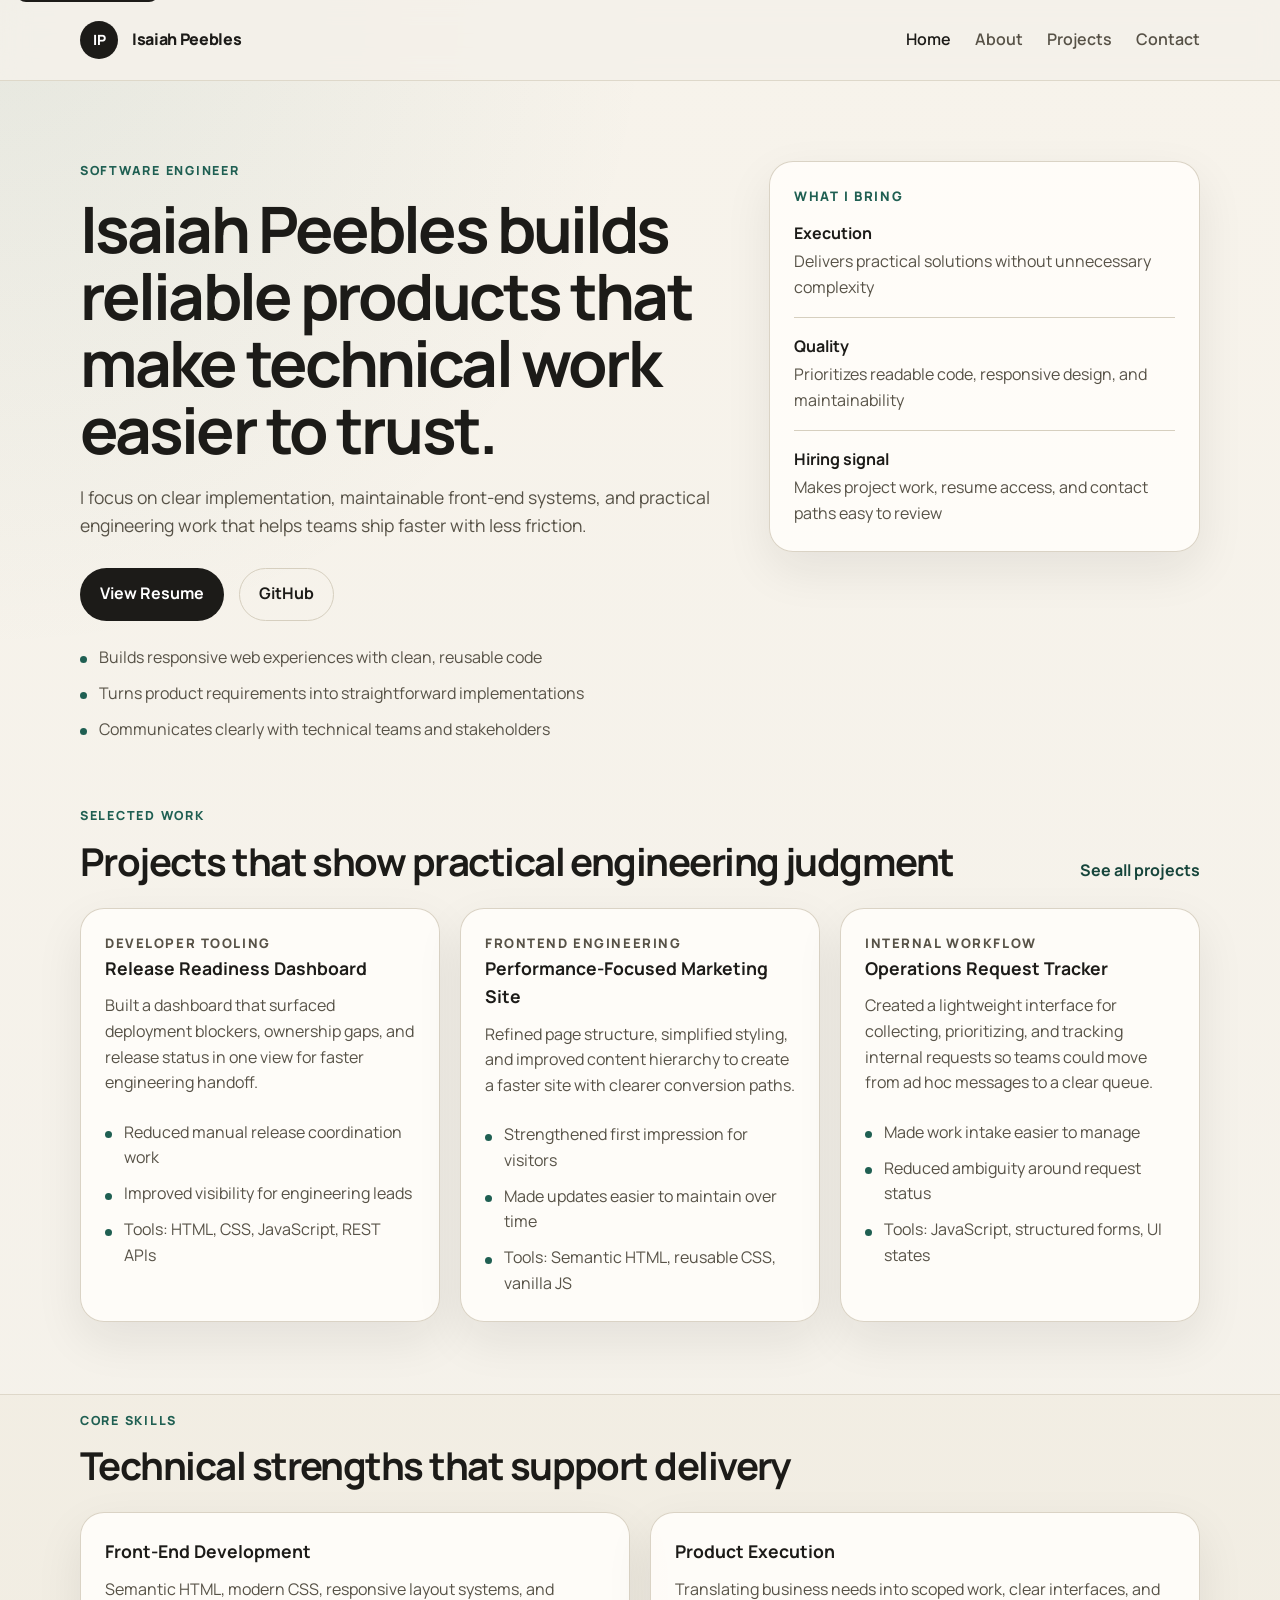
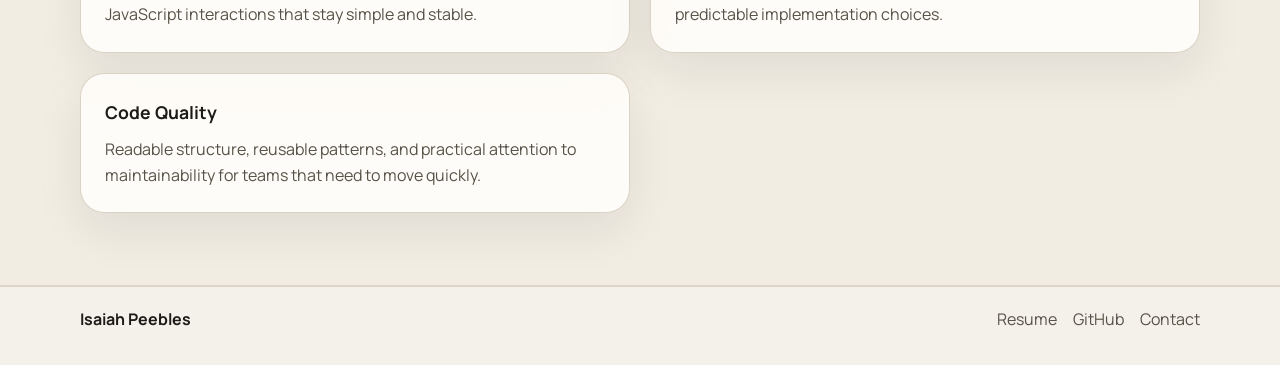
==== index.html @ ed0a2c2c "add initial website structure" ====
<!DOCTYPE html>
<html lang="en">
<head>
  <meta charset="UTF-8">
  <meta name="viewport" content="width=device-width, initial-scale=1.0">
  <meta name="description" content="Isaiah Peebles builds practical software and polished web experiences with a focus on clarity, performance, and maintainability.">
  <title>Isaiah Peebles | Software Engineer</title>
  <link rel="preconnect" href="https://fonts.googleapis.com">
  <link rel="preconnect" href="https://fonts.gstatic.com" crossorigin>
  <link href="https://fonts.googleapis.com/css2?family=Manrope:wght@400;500;600;700;800&display=swap" rel="stylesheet">
  <link rel="stylesheet" href="css/styles.css">
  <script defer src="js/main.js"></script>
</head>
<body data-page="home">
  <a class="skip-link" href="#main">Skip to content</a>
  <header class="site-header">
    <div class="container header-inner">
      <a class="brand" href="index.html" aria-label="Isaiah Peebles home">
        <span class="brand-mark">IP</span>
        <span class="brand-text">Isaiah Peebles</span>
      </a>
      <button class="nav-toggle" type="button" aria-expanded="false" aria-controls="site-nav" aria-label="Open navigation">
        <span></span>
        <span></span>
        <span></span>
      </button>
      <nav class="site-nav" id="site-nav" aria-label="Primary">
        <a href="index.html">Home</a>
        <a href="about.html">About</a>
        <a href="projects.html">Projects</a>
        <a href="contact.html">Contact</a>
      </nav>
    </div>
  </header>

  <main id="main">
    <section class="hero">
      <div class="container hero-grid">
        <div class="hero-copy">
          <p class="eyebrow">Software Engineer</p>
          <h1>Isaiah Peebles builds reliable products that make technical work easier to trust.</h1>
          <p class="hero-text">
            I focus on clear implementation, maintainable front-end systems, and practical engineering work that helps teams ship faster with less friction.
          </p>
          <div class="hero-actions">
            <a class="button button-primary" href="assets/resume.pdf" target="_blank" rel="noopener">View Resume</a>
            <a class="button button-secondary" href="https://github.com/your-github-username" target="_blank" rel="noopener">GitHub</a>
          </div>
          <ul class="hero-points">
            <li>Builds responsive web experiences with clean, reusable code</li>
            <li>Turns product requirements into straightforward implementations</li>
            <li>Communicates clearly with technical teams and stakeholders</li>
          </ul>
        </div>
        <aside class="hero-panel" aria-label="Professional summary">
          <div class="panel-card">
            <p class="panel-label">What I bring</p>
            <ul class="stat-list">
              <li>
                <strong>Execution</strong>
                <span>Delivers practical solutions without unnecessary complexity</span>
              </li>
              <li>
                <strong>Quality</strong>
                <span>Prioritizes readable code, responsive design, and maintainability</span>
              </li>
              <li>
                <strong>Hiring signal</strong>
                <span>Makes project work, resume access, and contact paths easy to review</span>
              </li>
            </ul>
          </div>
        </aside>
      </div>
    </section>

    <section class="section">
      <div class="container section-heading">
        <div>
          <p class="eyebrow">Selected Work</p>
          <h2>Projects that show practical engineering judgment</h2>
        </div>
        <a class="text-link" href="projects.html">See all projects</a>
      </div>
      <div class="container card-grid">
        <article class="card">
          <p class="card-tag">Developer Tooling</p>
          <h3>Release Readiness Dashboard</h3>
          <p>Built a dashboard that surfaced deployment blockers, ownership gaps, and release status in one view for faster engineering handoff.</p>
          <ul class="meta-list">
            <li>Reduced manual release coordination work</li>
            <li>Improved visibility for engineering leads</li>
            <li>Tools: HTML, CSS, JavaScript, REST APIs</li>
          </ul>
        </article>
        <article class="card">
          <p class="card-tag">Frontend Engineering</p>
          <h3>Performance-Focused Marketing Site</h3>
          <p>Refined page structure, simplified styling, and improved content hierarchy to create a faster site with clearer conversion paths.</p>
          <ul class="meta-list">
            <li>Strengthened first impression for visitors</li>
            <li>Made updates easier to maintain over time</li>
            <li>Tools: Semantic HTML, reusable CSS, vanilla JS</li>
          </ul>
        </article>
        <article class="card">
          <p class="card-tag">Internal Workflow</p>
          <h3>Operations Request Tracker</h3>
          <p>Created a lightweight interface for collecting, prioritizing, and tracking internal requests so teams could move from ad hoc messages to a clear queue.</p>
          <ul class="meta-list">
            <li>Made work intake easier to manage</li>
            <li>Reduced ambiguity around request status</li>
            <li>Tools: JavaScript, structured forms, UI states</li>
          </ul>
        </article>
      </div>
    </section>

    <section class="section section-muted">
      <div class="container section-heading">
        <div>
          <p class="eyebrow">Core Skills</p>
          <h2>Technical strengths that support delivery</h2>
        </div>
      </div>
      <div class="container skill-grid">
        <article class="skill-card">
          <h3>Front-End Development</h3>
          <p>Semantic HTML, modern CSS, responsive layout systems, and JavaScript interactions that stay simple and stable.</p>
        </article>
        <article class="skill-card">
          <h3>Product Execution</h3>
          <p>Translating business needs into scoped work, clear interfaces, and predictable implementation choices.</p>
        </article>
        <article class="skill-card">
          <h3>Code Quality</h3>
          <p>Readable structure, reusable patterns, and practical attention to maintainability for teams that need to move quickly.</p>
        </article>
      </div>
    </section>
  </main>

  <footer class="site-footer">
    <div class="container footer-inner">
      <p>Isaiah Peebles</p>
      <div class="footer-links">
        <a href="assets/resume.pdf" target="_blank" rel="noopener">Resume</a>
        <a href="https://github.com/your-github-username" target="_blank" rel="noopener">GitHub</a>
        <a href="contact.html">Contact</a>
      </div>
    </div>
  </footer>
</body>
</html>
---- css/styles.css ----
:root {
  --bg: #f4f1ea;
  --surface: #fffdfa;
  --surface-strong: #ffffff;
  --surface-muted: #ece6da;
  --text: #1c1b18;
  --text-soft: #575247;
  --line: #d6cfbf;
  --accent: #1f5f52;
  --accent-strong: #16453b;
  --accent-soft: #e0efe9;
  --shadow: 0 18px 48px rgba(28, 27, 24, 0.08);
  --radius-lg: 24px;
  --radius-md: 16px;
  --radius-sm: 10px;
  --container: 1120px;
}

*,
*::before,
*::after {
  box-sizing: border-box;
}

html {
  scroll-behavior: smooth;
}

body {
  margin: 0;
  font-family: "Manrope", sans-serif;
  background:
    radial-gradient(circle at top left, rgba(31, 95, 82, 0.08), transparent 28%),
    linear-gradient(180deg, #f7f3eb 0%, #f4f1ea 100%);
  color: var(--text);
  line-height: 1.6;
}

img {
  max-width: 100%;
  display: block;
}

a {
  color: inherit;
  text-decoration: none;
}

button,
input,
textarea {
  font: inherit;
}

.skip-link {
  position: absolute;
  left: 1rem;
  top: -3rem;
  background: var(--text);
  color: #fff;
  padding: 0.75rem 1rem;
  border-radius: var(--radius-sm);
  z-index: 100;
}

.skip-link:focus {
  top: 1rem;
}

.container {
  width: min(calc(100% - 2rem), var(--container));
  margin: 0 auto;
}

.narrow {
  max-width: 760px;
}

.site-header {
  position: sticky;
  top: 0;
  z-index: 20;
  backdrop-filter: blur(14px);
  background: rgba(244, 241, 234, 0.88);
  border-bottom: 1px solid rgba(214, 207, 191, 0.75);
}

.header-inner {
  display: flex;
  align-items: center;
  justify-content: space-between;
  min-height: 80px;
  gap: 1rem;
}

.brand {
  display: inline-flex;
  align-items: center;
  gap: 0.85rem;
  font-weight: 800;
  letter-spacing: -0.02em;
}

.brand-mark {
  display: inline-grid;
  place-items: center;
  width: 2.4rem;
  height: 2.4rem;
  border-radius: 50%;
  background: var(--text);
  color: #fff;
  font-size: 0.88rem;
}

.brand-text {
  font-size: 1rem;
}

.site-nav {
  display: flex;
  align-items: center;
  gap: 1.5rem;
}

.site-nav a {
  color: var(--text-soft);
  font-weight: 600;
}

.site-nav a:hover,
.site-nav a:focus-visible,
.site-nav a.is-active {
  color: var(--text);
}

.nav-toggle {
  display: none;
  width: 3rem;
  height: 3rem;
  border: 1px solid var(--line);
  border-radius: 50%;
  background: var(--surface);
  padding: 0.7rem;
  cursor: pointer;
}

.nav-toggle span {
  display: block;
  width: 100%;
  height: 2px;
  margin: 0.22rem 0;
  background: var(--text);
}

.hero,
.page-hero {
  padding: 5rem 0 3rem;
}

.hero-grid {
  display: grid;
  grid-template-columns: minmax(0, 1.45fr) minmax(280px, 0.95fr);
  gap: 2rem;
  align-items: stretch;
}

.hero-copy h1,
.page-hero h1 {
  margin: 0;
  font-size: clamp(2.3rem, 5vw, 4.6rem);
  line-height: 1.05;
  letter-spacing: -0.045em;
}

.hero-text,
.lead {
  margin: 1.25rem 0 0;
  font-size: 1.1rem;
  color: var(--text-soft);
  max-width: 64ch;
}

.eyebrow {
  margin: 0 0 0.85rem;
  text-transform: uppercase;
  letter-spacing: 0.14em;
  font-size: 0.78rem;
  font-weight: 800;
  color: var(--accent);
}

.hero-actions,
.callout-actions {
  display: flex;
  flex-wrap: wrap;
  gap: 0.9rem;
  margin-top: 1.75rem;
}

.button {
  display: inline-flex;
  align-items: center;
  justify-content: center;
  min-height: 3rem;
  padding: 0.8rem 1.2rem;
  border-radius: 999px;
  border: 1px solid transparent;
  font-weight: 700;
  transition: transform 0.18s ease, background-color 0.18s ease, border-color 0.18s ease;
}

.button:hover,
.button:focus-visible {
  transform: translateY(-1px);
}

.button-primary {
  background: var(--text);
  color: #fff;
}

.button-primary:hover,
.button-primary:focus-visible {
  background: #0d0d0b;
}

.button-secondary {
  background: transparent;
  border-color: var(--line);
  color: var(--text);
}

.button-secondary:hover,
.button-secondary:focus-visible {
  background: rgba(255, 255, 255, 0.55);
}

.hero-points,
.meta-list,
.detail-list,
.contact-list {
  margin: 1.5rem 0 0;
  padding: 0;
  list-style: none;
}

.hero-points li,
.meta-list li,
.detail-list li {
  position: relative;
  padding-left: 1.2rem;
  color: var(--text-soft);
}

.hero-points li + li,
.meta-list li + li,
.detail-list li + li {
  margin-top: 0.65rem;
}

.hero-points li::before,
.meta-list li::before,
.detail-list li::before {
  content: "";
  position: absolute;
  left: 0;
  top: 0.7rem;
  width: 0.45rem;
  height: 0.45rem;
  border-radius: 50%;
  background: var(--accent);
}

.panel-card,
.card,
.skill-card,
.content-block,
.project-card,
.contact-card,
.callout {
  background: rgba(255, 253, 250, 0.9);
  border: 1px solid rgba(214, 207, 191, 0.9);
  border-radius: var(--radius-lg);
  box-shadow: var(--shadow);
}

.panel-card,
.content-block,
.contact-card {
  padding: 1.5rem;
}

.panel-label,
.card-tag {
  margin: 0 0 0.85rem;
  font-size: 0.82rem;
  font-weight: 800;
  color: var(--accent);
  text-transform: uppercase;
  letter-spacing: 0.12em;
}

.stat-list {
  list-style: none;
  margin: 0;
  padding: 0;
}

.stat-list li + li {
  margin-top: 1rem;
  padding-top: 1rem;
  border-top: 1px solid var(--line);
}

.stat-list strong,
.contact-list span {
  display: block;
  margin-bottom: 0.2rem;
}

.stat-list span,
.contact-list a,
.form-note {
  color: var(--text-soft);
}

.section {
  padding: 1rem 0 4.5rem;
}

.section-muted {
  background: rgba(236, 230, 218, 0.42);
  border-top: 1px solid rgba(214, 207, 191, 0.7);
  border-bottom: 1px solid rgba(214, 207, 191, 0.7);
}

.section-heading {
  display: flex;
  align-items: end;
  justify-content: space-between;
  gap: 1rem;
  margin-bottom: 1.5rem;
}

.section-heading h2,
.content-block h2,
.contact-card h2,
.project-head h2,
.callout h2 {
  margin: 0;
  font-size: clamp(1.6rem, 3vw, 2.4rem);
  line-height: 1.15;
  letter-spacing: -0.04em;
}

.text-link {
  font-weight: 700;
  color: var(--accent-strong);
}

.card-grid,
.skill-grid,
.two-column,
.contact-grid {
  display: grid;
  gap: 1.25rem;
}

.card-grid {
  grid-template-columns: repeat(3, minmax(0, 1fr));
}

.skill-grid,
.two-column,
.contact-grid {
  grid-template-columns: repeat(2, minmax(0, 1fr));
}

.card,
.skill-card {
  padding: 1.5rem;
}

.card h3,
.skill-card h3,
.project-grid h3 {
  margin: 0 0 0.7rem;
  font-size: 1.1rem;
}

.card p,
.skill-card p,
.project-grid p,
.content-block p,
.callout p {
  margin: 0;
  color: var(--text-soft);
}

.chip-list {
  display: flex;
  flex-wrap: wrap;
  gap: 0.65rem;
  list-style: none;
  padding: 0;
  margin: 1rem 0 0;
}

.chip-list li {
  padding: 0.65rem 0.9rem;
  border-radius: 999px;
  background: var(--accent-soft);
  color: var(--accent-strong);
  font-weight: 700;
  font-size: 0.95rem;
}

.callout {
  display: flex;
  align-items: center;
  justify-content: space-between;
  gap: 1.5rem;
  padding: 2rem;
}

.project-list {
  display: grid;
  gap: 1.5rem;
}

.project-card {
  padding: 1.75rem;
}

.project-head {
  margin-bottom: 1.25rem;
}

.project-grid {
  display: grid;
  grid-template-columns: repeat(2, minmax(0, 1fr));
  gap: 1.25rem;
}

.project-grid div {
  padding: 1.1rem;
  border-radius: var(--radius-md);
  background: rgba(255, 255, 255, 0.72);
  border: 1px solid rgba(214, 207, 191, 0.8);
}

.contact-list li + li {
  margin-top: 1rem;
}

.contact-form {
  display: grid;
  gap: 0.85rem;
  margin-top: 1rem;
}

.contact-form label {
  font-weight: 700;
}

.contact-form input,
.contact-form textarea {
  width: 100%;
  padding: 0.85rem 1rem;
  border-radius: 14px;
  border: 1px solid var(--line);
  background: var(--surface-strong);
  color: var(--text);
}

.contact-form input:focus,
.contact-form textarea:focus {
  outline: 2px solid rgba(31, 95, 82, 0.22);
  border-color: var(--accent);
}

.site-footer {
  border-top: 1px solid rgba(214, 207, 191, 0.85);
  padding: 1.25rem 0 2rem;
}

.footer-inner {
  display: flex;
  align-items: center;
  justify-content: space-between;
  gap: 1rem;
}

.footer-inner p {
  margin: 0;
  font-weight: 700;
}

.footer-links {
  display: flex;
  flex-wrap: wrap;
  gap: 1rem;
  color: var(--text-soft);
}

@media (max-width: 900px) {
  .hero-grid,
  .card-grid,
  .skill-grid,
  .two-column,
  .project-grid,
  .contact-grid,
  .callout {
    grid-template-columns: 1fr;
  }

  .callout {
    display: grid;
  }
}

@media (max-width: 760px) {
  .nav-toggle {
    display: inline-block;
  }

  .site-nav {
    position: absolute;
    left: 1rem;
    right: 1rem;
    top: calc(100% + 0.75rem);
    display: none;
    flex-direction: column;
    align-items: flex-start;
    padding: 1rem;
    background: rgba(255, 253, 250, 0.98);
    border: 1px solid var(--line);
    border-radius: var(--radius-md);
    box-shadow: var(--shadow);
  }

  .site-nav.is-open {
    display: flex;
  }

  .section-heading,
  .footer-inner {
    align-items: flex-start;
    flex-direction: column;
  }

  .hero,
  .page-hero {
    padding-top: 3.75rem;
  }
}

@media (max-width: 520px) {
  .container {
    width: min(calc(100% - 1.25rem), var(--container));
  }

  .panel-card,
  .card,
  .skill-card,
  .content-block,
  .project-card,
  .contact-card,
  .callout {
    padding: 1.2rem;
    border-radius: 20px;
  }
}
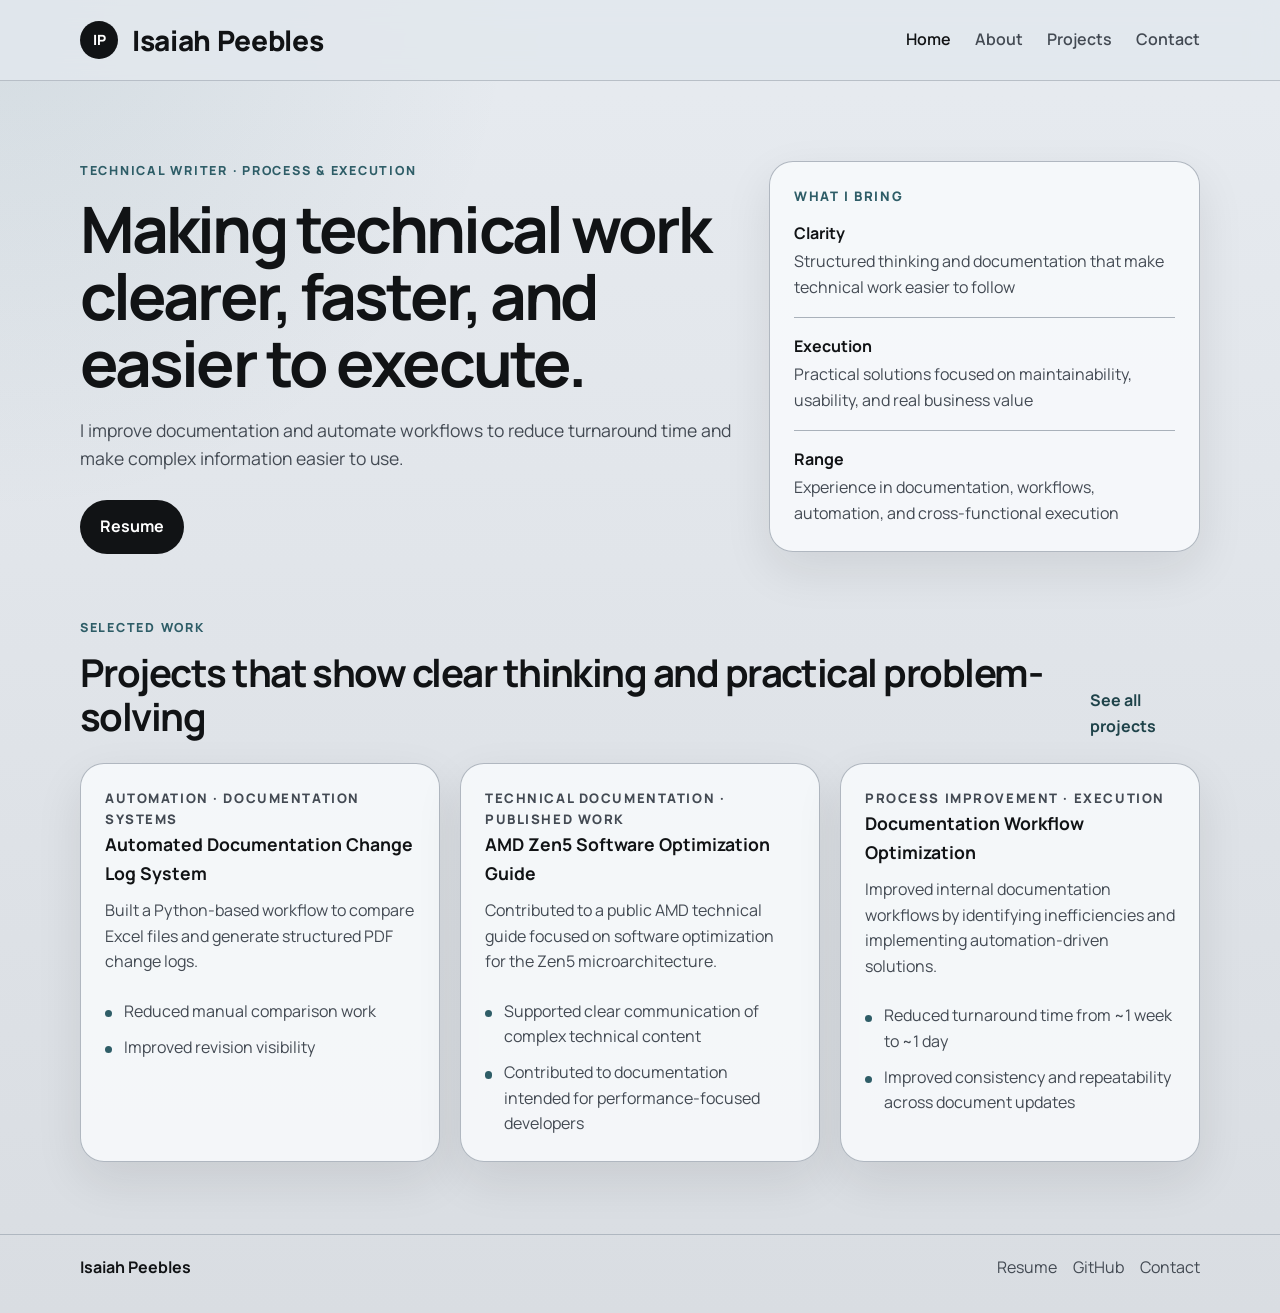
==== commit f85fb974: "Updated Content within webpage." ====
--- a/index.html
+++ b/index.html
@@ -1,154 +1,162 @@
-<!DOCTYPE html>
+<!doctype html>
 <html lang="en">
-<head>
-  <meta charset="UTF-8">
-  <meta name="viewport" content="width=device-width, initial-scale=1.0">
-  <meta name="description" content="Isaiah Peebles builds practical software and polished web experiences with a focus on clarity, performance, and maintainability.">
-  <title>Isaiah Peebles | Software Engineer</title>
-  <link rel="preconnect" href="https://fonts.googleapis.com">
-  <link rel="preconnect" href="https://fonts.gstatic.com" crossorigin>
-  <link href="https://fonts.googleapis.com/css2?family=Manrope:wght@400;500;600;700;800&display=swap" rel="stylesheet">
-  <link rel="stylesheet" href="css/styles.css">
-  <script defer src="js/main.js"></script>
-</head>
-<body data-page="home">
-  <a class="skip-link" href="#main">Skip to content</a>
-  <header class="site-header">
-    <div class="container header-inner">
-      <a class="brand" href="index.html" aria-label="Isaiah Peebles home">
-        <span class="brand-mark">IP</span>
-        <span class="brand-text">Isaiah Peebles</span>
-      </a>
-      <button class="nav-toggle" type="button" aria-expanded="false" aria-controls="site-nav" aria-label="Open navigation">
-        <span></span>
-        <span></span>
-        <span></span>
-      </button>
-      <nav class="site-nav" id="site-nav" aria-label="Primary">
-        <a href="index.html">Home</a>
-        <a href="about.html">About</a>
-        <a href="projects.html">Projects</a>
-        <a href="contact.html">Contact</a>
-      </nav>
+  <head>
+    <meta charset="UTF-8" />
+    <meta name="viewport" content="width=device-width, initial-scale=1.0" />
+    <meta
+      name="description"
+      content="Isaiah Peebles is a technical writer focused on clear documentation, internal tooling, workflow improvement, and practical technical problem-solving."
+    />
+    <title>Isaiah Peebles | Technical Writer</title>
+    <link rel="preconnect" href="https://fonts.googleapis.com" />
+    <link rel="preconnect" href="https://fonts.gstatic.com" crossorigin />
+    <link
+      href="https://fonts.googleapis.com/css2?family=Manrope:wght@400;500;600;700;800&display=swap"
+      rel="stylesheet"
+    />
+    <link rel="stylesheet" href="css/styles.css" />
+    <script defer src="js/main.js"></script>
+  </head>
+  <body data-page="home">
+  
+
+    <header class="site-header">
+      <div class="container header-inner">
+        <a class="brand" href="index.html" aria-label="Isaiah Peebles home">
+          <span class="brand-mark">IP</span>
+          <span class="brand-text">Isaiah Peebles</span>
+        </a>
+        <button
+          class="nav-toggle"
+          type="button"
+          aria-expanded="false"
+          aria-controls="site-nav"
+          aria-label="Open navigation"
+        >
+          <span></span>
+          <span></span>
+          <span></span>
+        </button>
+        <nav class="site-nav" id="site-nav" aria-label="Primary">
+          <a href="index.html">Home</a>
+          <a href="about.html">About</a>
+          <a href="projects.html">Projects</a>
+          <a href="contact.html">Contact</a>
+        </nav>
+      </div>
+    </header>
+
+    <main id="main">
+      <section class="hero">
+        <div class="container hero-grid">
+          <div class="hero-copy">
+            <p class="eyebrow">Technical Writer · Process & Execution</p>
+            <h1>
+              Making technical work clearer, faster, and easier to execute.
+            </h1>
+            <p class="hero-text">
+              I improve documentation and automate workflows to reduce turnaround time and make complex information easier to use.
+            </p>
+            <div class="hero-actions">
+              <a
+                class="button button-primary"
+                href="Resume(2026).pdf"
+                target="_blank"
+                rel="noopener"
+                >Resume</a
+              >
+            
+            </div>
+          </div>
+
+          <aside class="hero-panel" aria-label="Professional summary">
+            <div class="panel-card">
+              <p class="panel-label">What I bring</p>
+              <ul class="stat-list">
+                <li>
+                  <strong>Clarity</strong>
+                  <span
+                    >Structured thinking and documentation that make technical
+                    work easier to follow</span
+                  >
+                </li>
+                <li>
+                  <strong>Execution</strong>
+                  <span
+                    >Practical solutions focused on maintainability, usability,
+                    and real business value</span
+                  >
+                </li>
+                <li>
+                  <strong>Range</strong>
+                  <span
+                    >Experience in documentation, workflows, automation, and cross-functional execution</span
+                  >
+                </li>
+              </ul>
+            </div>
+          </aside>
+        </div>
+      </section>
+
+      <section class="section">
+  <div class="container section-heading">
+    <div>
+      <p class="eyebrow">Selected Work</p>
+      <h2>Projects that show clear thinking and practical problem-solving</h2>
     </div>
-  </header>
+    <a class="text-link" href="projects.html">See all projects</a>
+  </div>
 
-  <main id="main">
-    <section class="hero">
-      <div class="container hero-grid">
-        <div class="hero-copy">
-          <p class="eyebrow">Software Engineer</p>
-          <h1>Isaiah Peebles builds reliable products that make technical work easier to trust.</h1>
-          <p class="hero-text">
-            I focus on clear implementation, maintainable front-end systems, and practical engineering work that helps teams ship faster with less friction.
-          </p>
-          <div class="hero-actions">
-            <a class="button button-primary" href="assets/resume.pdf" target="_blank" rel="noopener">View Resume</a>
-            <a class="button button-secondary" href="https://github.com/your-github-username" target="_blank" rel="noopener">GitHub</a>
-          </div>
-          <ul class="hero-points">
-            <li>Builds responsive web experiences with clean, reusable code</li>
-            <li>Turns product requirements into straightforward implementations</li>
-            <li>Communicates clearly with technical teams and stakeholders</li>
-          </ul>
-        </div>
-        <aside class="hero-panel" aria-label="Professional summary">
-          <div class="panel-card">
-            <p class="panel-label">What I bring</p>
-            <ul class="stat-list">
-              <li>
-                <strong>Execution</strong>
-                <span>Delivers practical solutions without unnecessary complexity</span>
-              </li>
-              <li>
-                <strong>Quality</strong>
-                <span>Prioritizes readable code, responsive design, and maintainability</span>
-              </li>
-              <li>
-                <strong>Hiring signal</strong>
-                <span>Makes project work, resume access, and contact paths easy to review</span>
-              </li>
-            </ul>
-          </div>
-        </aside>
-      </div>
-    </section>
+  <div class="container card-grid">
+    <article class="card">
+      <p class="card-tag">Automation · Documentation Systems</p>
+      <h3>Automated Documentation Change Log System</h3>
+      <p>Built a Python-based workflow to compare Excel files and generate structured PDF change logs.</p>
+      <ul class="meta-list">
+        <li>Reduced manual comparison work</li>
+        <li>Improved revision visibility</li>
+      </ul>
+    </article>
 
-    <section class="section">
-      <div class="container section-heading">
-        <div>
-          <p class="eyebrow">Selected Work</p>
-          <h2>Projects that show practical engineering judgment</h2>
-        </div>
-        <a class="text-link" href="projects.html">See all projects</a>
-      </div>
-      <div class="container card-grid">
-        <article class="card">
-          <p class="card-tag">Developer Tooling</p>
-          <h3>Release Readiness Dashboard</h3>
-          <p>Built a dashboard that surfaced deployment blockers, ownership gaps, and release status in one view for faster engineering handoff.</p>
-          <ul class="meta-list">
-            <li>Reduced manual release coordination work</li>
-            <li>Improved visibility for engineering leads</li>
-            <li>Tools: HTML, CSS, JavaScript, REST APIs</li>
-          </ul>
-        </article>
-        <article class="card">
-          <p class="card-tag">Frontend Engineering</p>
-          <h3>Performance-Focused Marketing Site</h3>
-          <p>Refined page structure, simplified styling, and improved content hierarchy to create a faster site with clearer conversion paths.</p>
-          <ul class="meta-list">
-            <li>Strengthened first impression for visitors</li>
-            <li>Made updates easier to maintain over time</li>
-            <li>Tools: Semantic HTML, reusable CSS, vanilla JS</li>
-          </ul>
-        </article>
-        <article class="card">
-          <p class="card-tag">Internal Workflow</p>
-          <h3>Operations Request Tracker</h3>
-          <p>Created a lightweight interface for collecting, prioritizing, and tracking internal requests so teams could move from ad hoc messages to a clear queue.</p>
-          <ul class="meta-list">
-            <li>Made work intake easier to manage</li>
-            <li>Reduced ambiguity around request status</li>
-            <li>Tools: JavaScript, structured forms, UI states</li>
-          </ul>
-        </article>
-      </div>
-    </section>
+    <article class="card">
+      <p class="card-tag">Technical Documentation · Published Work</p>
+      <h3>AMD Zen5 Software Optimization Guide</h3>
+      <p>Contributed to a public AMD technical guide focused on software optimization for the Zen5 microarchitecture.</p>
+      <ul class="meta-list">
+        <li>Supported clear communication of complex technical content</li>
+        <li>Contributed to documentation intended for performance-focused developers</li>
+      </ul>
+    </article>
 
-    <section class="section section-muted">
-      <div class="container section-heading">
-        <div>
-          <p class="eyebrow">Core Skills</p>
-          <h2>Technical strengths that support delivery</h2>
+    <article class="card">
+  <p class="card-tag">Process Improvement · Execution</p>
+  <h3>Documentation Workflow Optimization</h3>
+  <p>Improved internal documentation workflows by identifying inefficiencies and implementing automation-driven solutions.</p>
+  <ul class="meta-list">
+    <li>Reduced turnaround time from ~1 week to ~1 day</li>
+    <li>Improved consistency and repeatability across document updates</li>
+  </ul>
+</article>
+  </div>
+</section>
+
+      
+
+    <footer class="site-footer">
+      <div class="container footer-inner">
+        <p>Isaiah Peebles</p>
+        <div class="footer-links">
+          <a href="Resume(2026).pdf" target="_blank" rel="noopener">Resume</a>
+          <a
+            href="https://github.com/IsaiahPeebles"
+            target="_blank"
+            rel="noopener"
+            >GitHub</a
+          >
+          <a href="contact.html">Contact</a>
         </div>
       </div>
-      <div class="container skill-grid">
-        <article class="skill-card">
-          <h3>Front-End Development</h3>
-          <p>Semantic HTML, modern CSS, responsive layout systems, and JavaScript interactions that stay simple and stable.</p>
-        </article>
-        <article class="skill-card">
-          <h3>Product Execution</h3>
-          <p>Translating business needs into scoped work, clear interfaces, and predictable implementation choices.</p>
-        </article>
-        <article class="skill-card">
-          <h3>Code Quality</h3>
-          <p>Readable structure, reusable patterns, and practical attention to maintainability for teams that need to move quickly.</p>
-        </article>
-      </div>
-    </section>
-  </main>
-
-  <footer class="site-footer">
-    <div class="container footer-inner">
-      <p>Isaiah Peebles</p>
-      <div class="footer-links">
-        <a href="assets/resume.pdf" target="_blank" rel="noopener">Resume</a>
-        <a href="https://github.com/your-github-username" target="_blank" rel="noopener">GitHub</a>
-        <a href="contact.html">Contact</a>
-      </div>
-    </div>
-  </footer>
-</body>
+    </footer>
+  </body>
 </html>
--- a/css/styles.css
+++ b/css/styles.css
@@ -1,15 +1,15 @@
 :root {
-  --bg: #f4f1ea;
-  --surface: #fffdfa;
-  --surface-strong: #ffffff;
-  --surface-muted: #ece6da;
-  --text: #1c1b18;
-  --text-soft: #575247;
-  --line: #d6cfbf;
-  --accent: #1f5f52;
-  --accent-strong: #16453b;
-  --accent-soft: #e0efe9;
-  --shadow: 0 18px 48px rgba(28, 27, 24, 0.08);
+  --bg: #d9dde2;
+  --surface: #eef1f4;
+  --surface-strong: #f8fafc;
+  --surface-muted: #c9d0d8;
+  --text: #111315;
+  --text-soft: #434a53;
+  --line: #a9b1ba;
+  --accent: #2e5d67;
+  --accent-strong: #1f434a;
+  --accent-soft: #dce8eb;
+  --shadow: 0 18px 48px rgba(17, 19, 21, 0.09);
   --radius-lg: 24px;
   --radius-md: 16px;
   --radius-sm: 10px;
@@ -30,8 +30,8 @@
   margin: 0;
   font-family: "Manrope", sans-serif;
   background:
-    radial-gradient(circle at top left, rgba(31, 95, 82, 0.08), transparent 28%),
-    linear-gradient(180deg, #f7f3eb 0%, #f4f1ea 100%);
+    radial-gradient(circle at top left, rgba(46, 93, 103, 0.1), transparent 28%),
+    linear-gradient(180deg, #e7ebf0 0%, #d9dde2 100%);
   color: var(--text);
   line-height: 1.6;
 }
@@ -81,8 +81,8 @@
   top: 0;
   z-index: 20;
   backdrop-filter: blur(14px);
-  background: rgba(244, 241, 234, 0.88);
-  border-bottom: 1px solid rgba(214, 207, 191, 0.75);
+  background: rgba(226, 231, 237, 0.88);
+  border-bottom: 1px solid rgba(169, 177, 186, 0.75);
 }
 
 .header-inner {
@@ -113,7 +113,7 @@
 }
 
 .brand-text {
-  font-size: 1rem;
+  font-size: 1.75rem;
 }
 
 .site-nav {
@@ -278,8 +278,8 @@
 .project-card,
 .contact-card,
 .callout {
-  background: rgba(255, 253, 250, 0.9);
-  border: 1px solid rgba(214, 207, 191, 0.9);
+  background: rgba(248, 250, 252, 0.88);
+  border: 1px solid rgba(169, 177, 186, 0.9);
   border-radius: var(--radius-lg);
   box-shadow: var(--shadow);
 }
@@ -329,9 +329,9 @@
 }
 
 .section-muted {
-  background: rgba(236, 230, 218, 0.42);
-  border-top: 1px solid rgba(214, 207, 191, 0.7);
-  border-bottom: 1px solid rgba(214, 207, 191, 0.7);
+  background: rgba(201, 208, 216, 0.32);
+  border-top: 1px solid rgba(169, 177, 186, 0.7);
+  border-bottom: 1px solid rgba(169, 177, 186, 0.7);
 }
 
 .section-heading {
@@ -445,8 +445,8 @@
 .project-grid div {
   padding: 1.1rem;
   border-radius: var(--radius-md);
-  background: rgba(255, 255, 255, 0.72);
-  border: 1px solid rgba(214, 207, 191, 0.8);
+  background: rgba(248, 250, 252, 0.78);
+  border: 1px solid rgba(169, 177, 186, 0.8);
 }
 
 .contact-list li + li {
@@ -480,7 +480,7 @@
 }
 
 .site-footer {
-  border-top: 1px solid rgba(214, 207, 191, 0.85);
+  border-top: 1px solid rgba(169, 177, 186, 0.85);
   padding: 1.25rem 0 2rem;
 }
 
@@ -533,7 +533,7 @@
     flex-direction: column;
     align-items: flex-start;
     padding: 1rem;
-    background: rgba(255, 253, 250, 0.98);
+    background: rgba(238, 241, 244, 0.98);
     border: 1px solid var(--line);
     border-radius: var(--radius-md);
     box-shadow: var(--shadow);
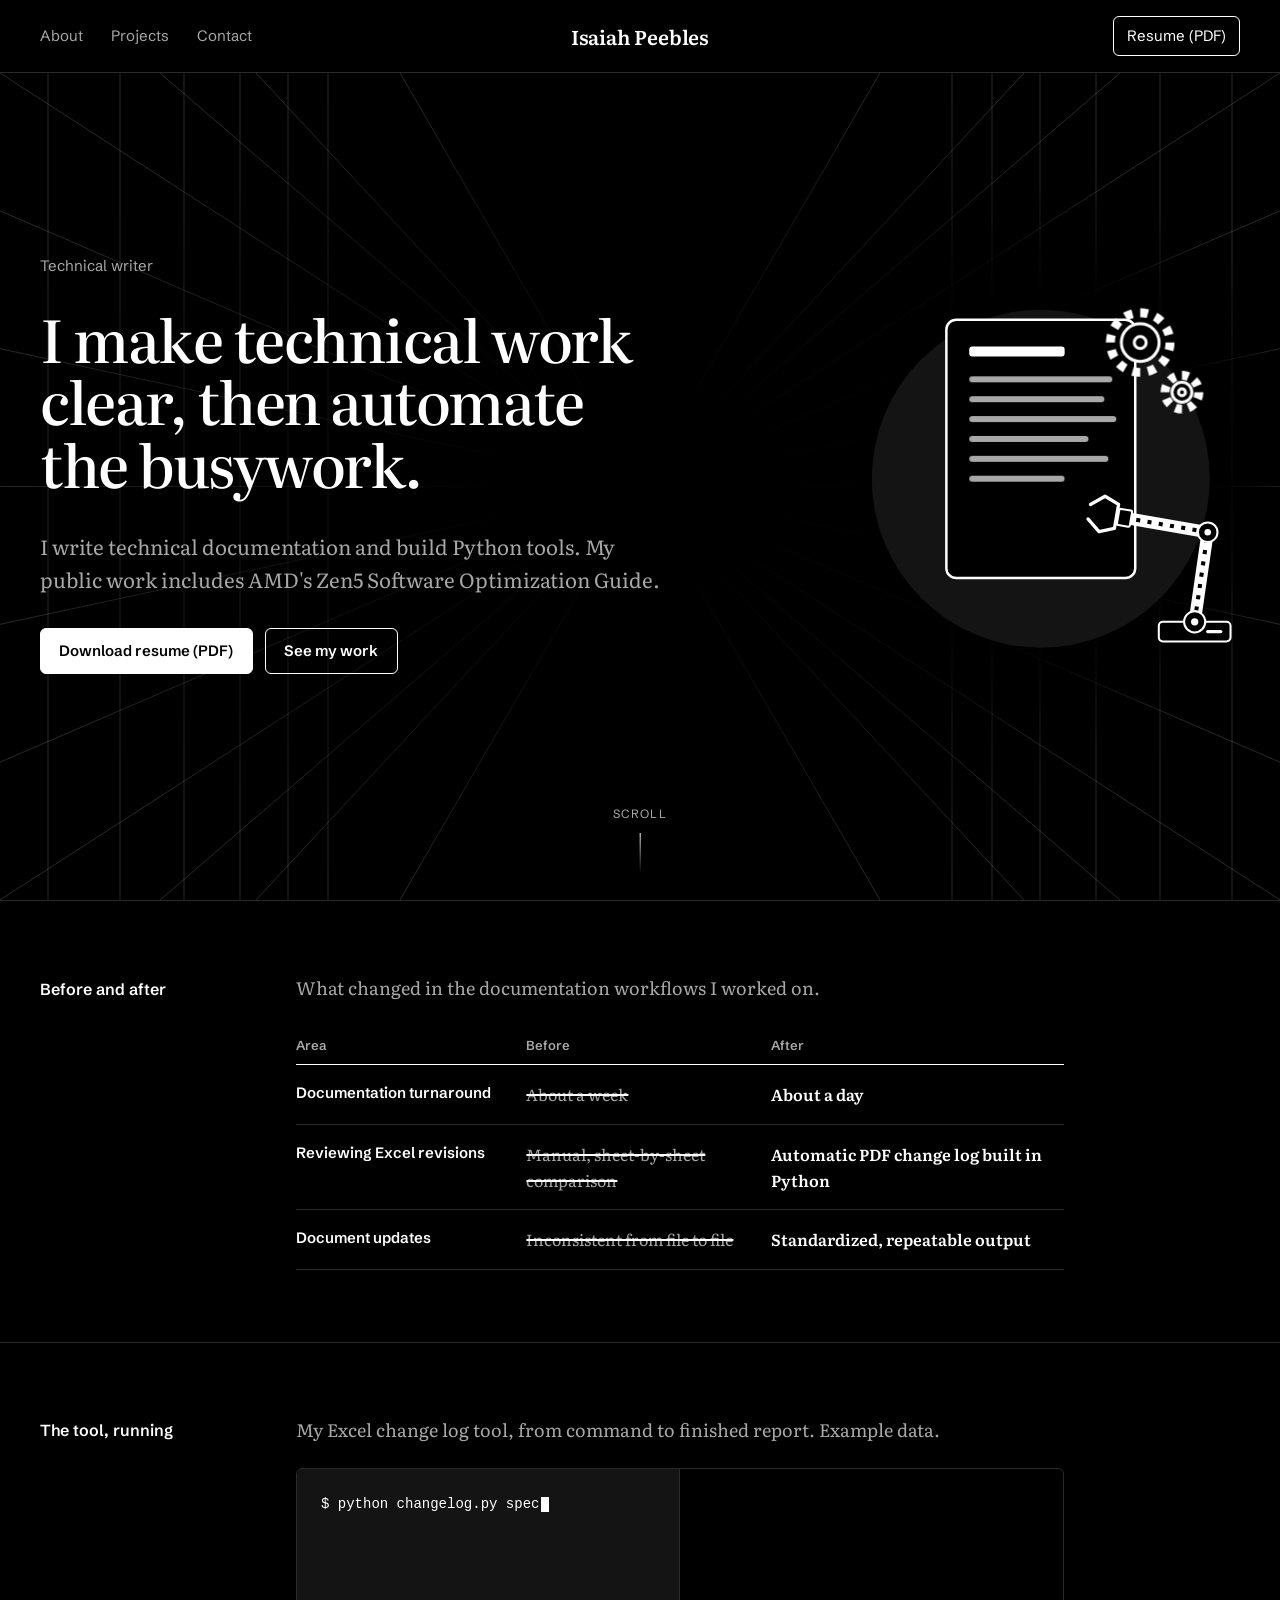
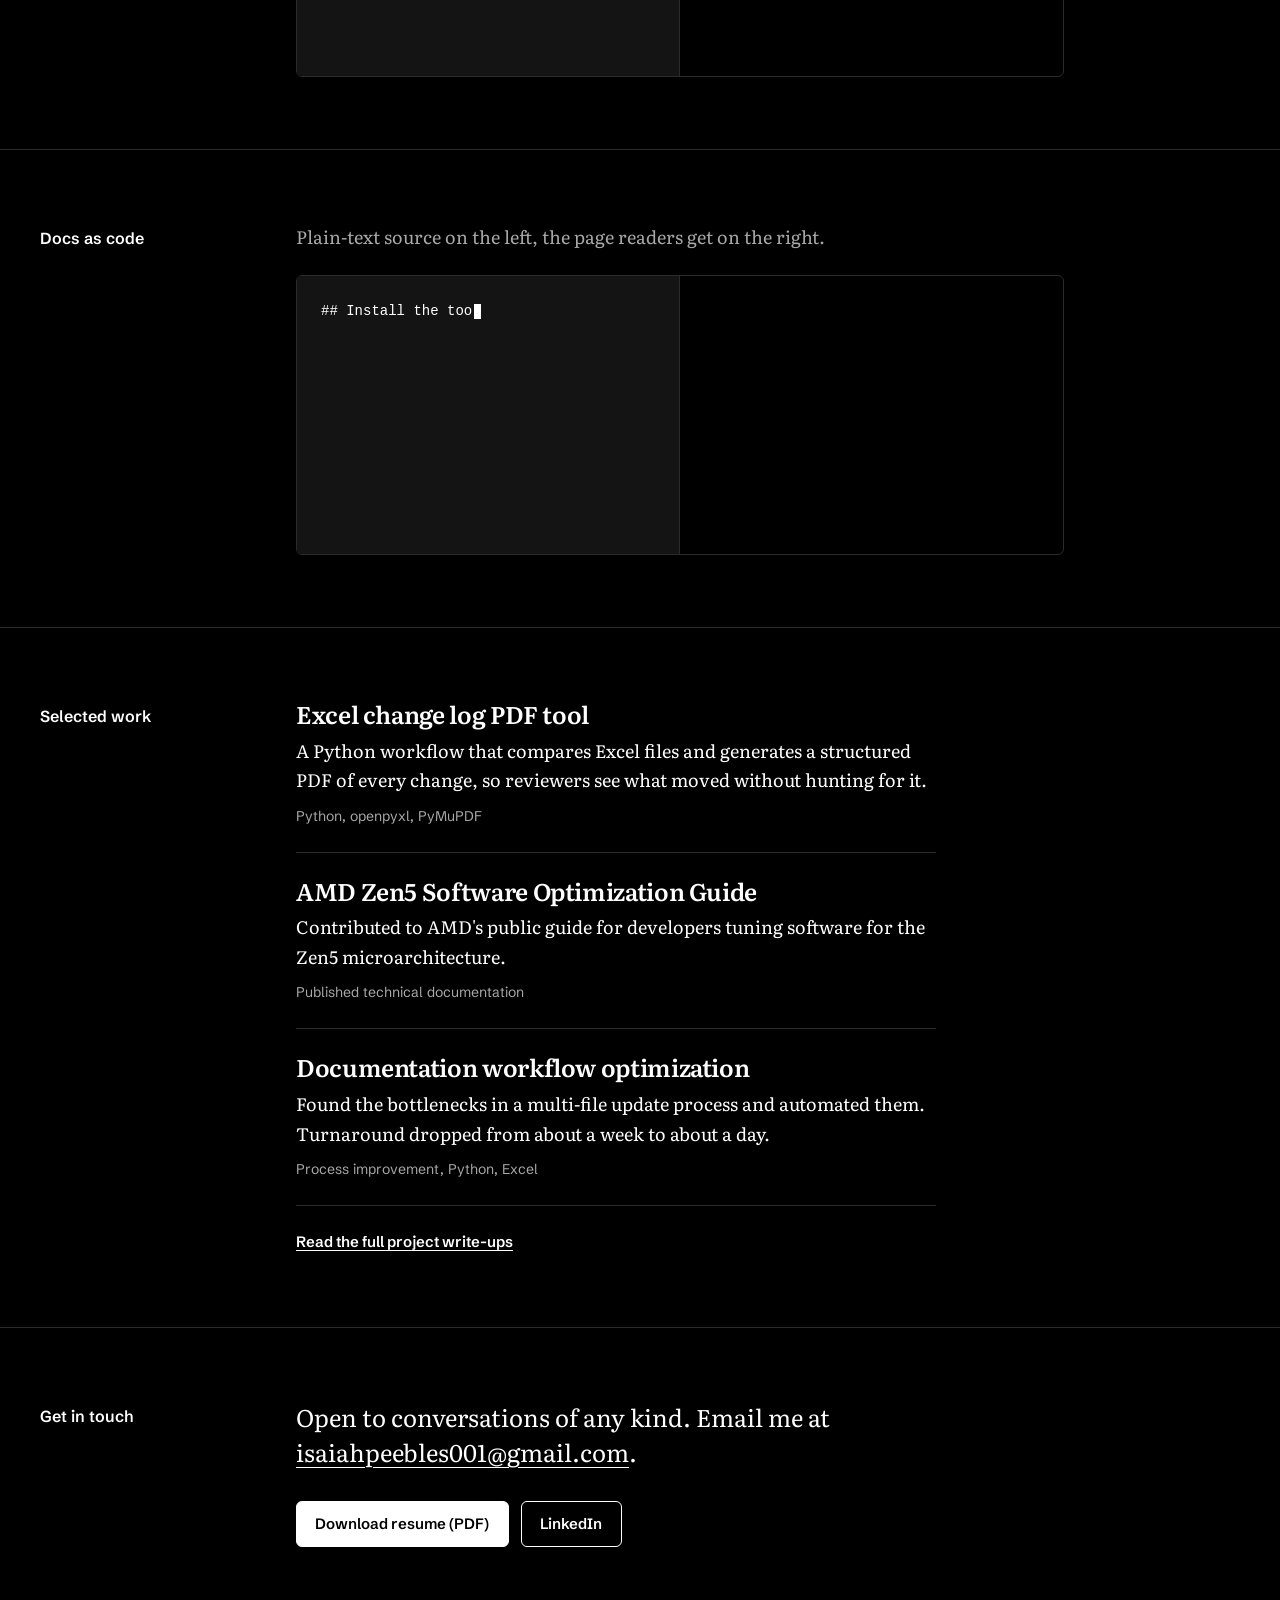
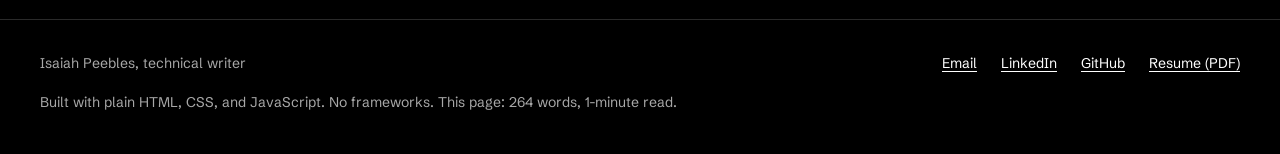
==== commit cc4aeed2: "Overhauled website redid a lot of stuff" ====
--- a/index.html
+++ b/index.html
@@ -1,161 +1,312 @@
 <!doctype html>
 <html lang="en">
   <head>
-    <meta charset="UTF-8" />
-    <meta name="viewport" content="width=device-width, initial-scale=1.0" />
+    <meta charset="utf-8" />
+    <meta name="viewport" content="width=device-width, initial-scale=1" />
+    <meta name="color-scheme" content="dark" />
+    <script>
+      document.documentElement.classList.add("js");
+      if (document.prerendering) {
+        document.documentElement.classList.add("prerendering");
+        document.addEventListener(
+          "prerenderingchange",
+          () => document.documentElement.classList.remove("prerendering"),
+          { once: true }
+        );
+      }
+    </script>
     <meta
       name="description"
-      content="Isaiah Peebles is a technical writer focused on clear documentation, internal tooling, workflow improvement, and practical technical problem-solving."
+      content="Isaiah Peebles is a technical writer who makes complex technical work easy to understand and builds automation that cuts documentation turnaround time."
     />
     <title>Isaiah Peebles | Technical Writer</title>
+    <link
+      rel="icon"
+      href="data:image/svg+xml,%3Csvg xmlns='http://www.w3.org/2000/svg' viewBox='0 0 32 32'%3E%3Crect width='32' height='32' rx='6' fill='%23000'/%3E%3Ctext x='16' y='20' font-family='Georgia,serif' font-size='14' font-weight='700' fill='%23fff' text-anchor='middle'%3EIP%3C/text%3E%3Cpath d='M9 24h14' stroke='%23fff' stroke-width='2'/%3E%3C/svg%3E"
+    />
     <link rel="preconnect" href="https://fonts.googleapis.com" />
     <link rel="preconnect" href="https://fonts.gstatic.com" crossorigin />
     <link
-      href="https://fonts.googleapis.com/css2?family=Manrope:wght@400;500;600;700;800&display=swap"
+      href="https://fonts.googleapis.com/css2?family=Literata:ital,opsz,wght@0,7..72,400..700;1,7..72,400&family=Schibsted+Grotesk:wght@400..700&display=swap"
       rel="stylesheet"
     />
-    <link rel="stylesheet" href="css/styles.css" />
-    <script defer src="js/main.js"></script>
+    <link rel="stylesheet" href="css/styles.css?v=5" />
+    <script defer src="js/main.js?v=5"></script>
+    <link rel="expect" href="#main" blocking="render" />
+    <script type="speculationrules">
+      {
+        "prerender": [
+          {
+            "where": {
+              "and": [
+                { "href_matches": "/*" },
+                { "not": { "href_matches": "/*.pdf" } }
+              ]
+            },
+            "eagerness": "moderate"
+          }
+        ]
+      }
+    </script>
   </head>
-  <body data-page="home">
-  
+  <body>
+    <a class="skip-link" href="#main">Skip to content</a>
 
     <header class="site-header">
       <div class="container header-inner">
-        <a class="brand" href="index.html" aria-label="Isaiah Peebles home">
-          <span class="brand-mark">IP</span>
-          <span class="brand-text">Isaiah Peebles</span>
-        </a>
+        <a class="brand" href="index.html">Isaiah Peebles</a>
+        <nav class="site-nav" id="site-nav" aria-label="Primary">
+          <a href="about.html">About</a>
+          <a href="projects.html">Projects</a>
+          <a href="contact.html">Contact</a>
+          <a class="nav-resume" href="assets/resume.pdf" target="_blank" rel="noopener">Resume (PDF)</a>
+        </nav>
         <button
           class="nav-toggle"
           type="button"
           aria-expanded="false"
           aria-controls="site-nav"
-          aria-label="Open navigation"
         >
-          <span></span>
-          <span></span>
-          <span></span>
+          Menu
         </button>
-        <nav class="site-nav" id="site-nav" aria-label="Primary">
-          <a href="index.html">Home</a>
-          <a href="about.html">About</a>
-          <a href="projects.html">Projects</a>
-          <a href="contact.html">Contact</a>
-        </nav>
       </div>
     </header>
 
     <main id="main">
       <section class="hero">
-        <div class="container hero-grid">
+        <svg class="hero-grid" viewBox="0 0 1600 900" preserveAspectRatio="none" aria-hidden="true" focusable="false">
+          <path d="M60 0V900M1540 0V900M150 0V900M1450 0V900M230 0V900M1370 0V900M300 0V900M1300 0V900M360 0V900M1240 0V900M410 0V900M1190 0V900M0 450H1600M800 450L0 -300M800 450L1600 -300M800 450L0 0M800 450L1600 0M800 450L0 150M800 450L1600 150M800 450L0 300M800 450L1600 300M800 450L0 600M800 450L1600 600M800 450L0 750M800 450L1600 750M800 450L0 900M800 450L1600 900M800 450L0 1200M800 450L1600 1200M800 450L200 0M800 450L200 900M800 450L500 0M800 450L500 900M800 450L1100 0M800 450L1100 900M800 450L1400 0M800 450L1400 900" />
+        </svg>
+        <div class="container hero-layout">
           <div class="hero-copy">
-            <p class="eyebrow">Technical Writer · Process & Execution</p>
-            <h1>
-              Making technical work clearer, faster, and easier to execute.
-            </h1>
-            <p class="hero-text">
-              I improve documentation and automate workflows to reduce turnaround time and make complex information easier to use.
+          <p class="hero-role">Technical writer</p>
+
+          <h1 class="hero-title">I make technical work clear, then automate the busywork.</h1>
+
+          <div class="hero-body">
+            <p class="lead">
+              I write technical documentation and build Python tools. My public
+              work includes AMD's Zen5 Software Optimization Guide.
             </p>
-            <div class="hero-actions">
-              <a
-                class="button button-primary"
-                href="Resume(2026).pdf"
-                target="_blank"
-                rel="noopener"
-                >Resume</a
-              >
-            
+            <div class="actions">
+              <a class="button button-primary" href="assets/resume.pdf" target="_blank" rel="noopener">Download resume (PDF)</a>
+              <a class="button button-secondary" href="projects.html">See my work</a>
             </div>
           </div>
-
-          <aside class="hero-panel" aria-label="Professional summary">
-            <div class="panel-card">
-              <p class="panel-label">What I bring</p>
-              <ul class="stat-list">
-                <li>
-                  <strong>Clarity</strong>
-                  <span
-                    >Structured thinking and documentation that make technical
-                    work easier to follow</span
-                  >
-                </li>
-                <li>
-                  <strong>Execution</strong>
-                  <span
-                    >Practical solutions focused on maintainability, usability,
-                    and real business value</span
-                  >
-                </li>
-                <li>
-                  <strong>Range</strong>
-                  <span
-                    >Experience in documentation, workflows, automation, and cross-functional execution</span
-                  >
-                </li>
-              </ul>
+          </div>
+
+          <figure class="hero-art" aria-hidden="true">
+            <svg viewBox="0 0 400 400" xmlns="http://www.w3.org/2000/svg" focusable="false">
+              <circle class="art-backdrop" cx="200" cy="215" r="170" />
+              <rect class="art-doc" x="105" y="55" width="190" height="260" rx="10" />
+              <rect class="art-heading" x="128" y="82" width="96" height="10" rx="3" />
+              <g class="art-wordy">
+                <rect class="art-line art-line--wordy" style="--i: 0" x="128" y="112" width="144" height="6" rx="3" />
+                <rect class="art-line art-line--wordy" style="--i: 1" x="128" y="132" width="136" height="6" rx="3" />
+                <rect class="art-line art-line--wordy" style="--i: 2" x="128" y="152" width="148" height="6" rx="3" />
+                <rect class="art-line art-line--wordy" style="--i: 3" x="128" y="172" width="120" height="6" rx="3" />
+                <rect class="art-line art-line--wordy" style="--i: 4" x="128" y="192" width="140" height="6" rx="3" />
+                <rect class="art-line art-line--wordy" style="--i: 5" x="128" y="212" width="96" height="6" rx="3" />
+              </g>
+              <g class="art-strikes">
+                <rect class="art-strike" style="--i: 0" x="122" y="114" width="156" height="2" />
+                <rect class="art-strike" style="--i: 1" x="122" y="134" width="148" height="2" />
+                <rect class="art-strike" style="--i: 2" x="122" y="154" width="160" height="2" />
+                <rect class="art-strike" style="--i: 3" x="122" y="174" width="132" height="2" />
+                <rect class="art-strike" style="--i: 4" x="122" y="194" width="152" height="2" />
+                <rect class="art-strike" style="--i: 5" x="122" y="214" width="108" height="2" />
+              </g>
+              <g class="art-clean">
+                <rect class="art-line art-line--clean" style="--i: 0" x="128" y="112" width="112" height="6" rx="3" />
+                <rect class="art-line art-line--clean" style="--i: 1" x="128" y="132" width="84" height="6" rx="3" />
+                <rect class="art-line art-line--clean" style="--i: 2" x="128" y="152" width="100" height="6" rx="3" />
+              </g>
+              <path class="art-check" pathLength="1" d="M140 256 l12 12 l24 -26" />
+              <g class="art-gear art-gear--big">
+                <circle class="gear-teeth" cx="300" cy="78" r="30" pathLength="24" />
+                <circle class="gear-hub" cx="300" cy="78" r="19" />
+                <circle class="gear-hub" cx="300" cy="78" r="6" />
+              </g>
+              <g class="art-gear art-gear--small">
+                <circle class="gear-teeth" cx="342" cy="128" r="17" pathLength="16" />
+                <circle class="gear-hub" cx="342" cy="128" r="10" />
+                <circle class="gear-hub" cx="342" cy="128" r="3.5" />
+              </g>
+              <g class="art-arm" transform="translate(76 72) scale(0.82)">
+                <rect class="arm-shape" x="296" y="350" width="88" height="24" rx="5" />
+                <line class="arm-detail" x1="356" y1="362" x2="372" y2="362" />
+                <g class="arm-upper">
+                  <line class="arm-segment" x1="340" y1="350" x2="356" y2="240" />
+                  <line class="arm-joints" x1="340" y1="350" x2="356" y2="240" />
+                  <g class="arm-fore">
+                    <line class="arm-segment" x1="356" y1="240" x2="252" y2="222" />
+                    <line class="arm-joints" x1="356" y1="240" x2="252" y2="222" />
+                    <g transform="translate(252 222) rotate(9.8)">
+                      <path class="arm-tool" d="M-8 -15 V15 M-8 -15 L-26 -22 L-42 -9 M-8 15 L-26 22 L-42 9" />
+                      <rect class="arm-joint" x="-6" y="-10" width="16" height="20" rx="2" />
+                    </g>
+                    <circle class="arm-joint" cx="356" cy="240" r="12" />
+                    <circle class="arm-pin" cx="356" cy="240" r="4" />
+                  </g>
+                </g>
+                <circle class="arm-joint" cx="340" cy="350" r="13" />
+                <circle class="arm-pin" cx="340" cy="350" r="4.5" />
+              </g>
+            </svg>
+          </figure>
+        </div>
+        <a class="scroll-cue" href="#before-after">Scroll<span class="scroll-cue-line" aria-hidden="true"></span></a>
+      </section>
+
+      <div class="pane-content">
+
+      <section class="section" id="before-after" aria-labelledby="changes-title">
+        <div class="container doc-row">
+          <h2 class="side-head" id="changes-title">Before and after</h2>
+          <div class="doc-body doc-body--wide">
+            <p class="section-intro">
+              What changed in the documentation workflows I worked on.
+            </p>
+            <table class="changelog">
+              <thead>
+                <tr>
+                  <th scope="col">Area</th>
+                  <th scope="col">Before</th>
+                  <th scope="col">After</th>
+                </tr>
+              </thead>
+              <tbody>
+                <tr>
+                  <th scope="row">Documentation turnaround</th>
+                  <td data-label="Before"><del>About a week</del></td>
+                  <td data-label="After"><ins>About a day</ins></td>
+                </tr>
+                <tr>
+                  <th scope="row">Reviewing Excel revisions</th>
+                  <td data-label="Before"><del>Manual, sheet-by-sheet comparison</del></td>
+                  <td data-label="After"><ins>Automatic PDF change log built in Python</ins></td>
+                </tr>
+                <tr>
+                  <th scope="row">Document updates</th>
+                  <td data-label="Before"><del>Inconsistent from file to file</del></td>
+                  <td data-label="After"><ins>Standardized, repeatable output</ins></td>
+                </tr>
+              </tbody>
+            </table>
+          </div>
+        </div>
+      </section>
+
+      <section class="section" aria-labelledby="tool-title">
+        <div class="container doc-row">
+          <h2 class="side-head" id="tool-title">The tool, running</h2>
+          <div class="doc-body doc-body--wide">
+            <p class="section-intro">My Excel change log tool, from command to finished report. Example data.</p>
+            <div class="demo" data-demo>
+              <div class="demo-pane demo-code">
+                <pre><code><span class="line" data-type>$ python changelog.py spec_v1.xlsx spec_v2.xlsx</span>
+<span class="line">Comparing 14 sheets...</span>
+<span class="line">37 changes found</span>
+<span class="line">Saved changelog.pdf</span></code></pre>
+              </div>
+              <div class="demo-pane demo-doc">
+                <p class="doc-title">Change log: spec_v2.xlsx</p>
+                <p class="doc-meta">37 changes across 6 sheets</p>
+                <ul class="doc-list">
+                  <li><b>Timing</b>, row 14: latency <del>4</del> <ins>5</ins> cycles</li>
+                  <li><b>Parameters</b>, row 32: default <del>Off</del> <ins>On</ins></li>
+                  <li><b>Notes</b>, row 7: description rewritten</li>
+                </ul>
+              </div>
             </div>
-          </aside>
-        </div>
-      </section>
-
-      <section class="section">
-  <div class="container section-heading">
-    <div>
-      <p class="eyebrow">Selected Work</p>
-      <h2>Projects that show clear thinking and practical problem-solving</h2>
-    </div>
-    <a class="text-link" href="projects.html">See all projects</a>
-  </div>
-
-  <div class="container card-grid">
-    <article class="card">
-      <p class="card-tag">Automation · Documentation Systems</p>
-      <h3>Automated Documentation Change Log System</h3>
-      <p>Built a Python-based workflow to compare Excel files and generate structured PDF change logs.</p>
-      <ul class="meta-list">
-        <li>Reduced manual comparison work</li>
-        <li>Improved revision visibility</li>
-      </ul>
-    </article>
-
-    <article class="card">
-      <p class="card-tag">Technical Documentation · Published Work</p>
-      <h3>AMD Zen5 Software Optimization Guide</h3>
-      <p>Contributed to a public AMD technical guide focused on software optimization for the Zen5 microarchitecture.</p>
-      <ul class="meta-list">
-        <li>Supported clear communication of complex technical content</li>
-        <li>Contributed to documentation intended for performance-focused developers</li>
-      </ul>
-    </article>
-
-    <article class="card">
-  <p class="card-tag">Process Improvement · Execution</p>
-  <h3>Documentation Workflow Optimization</h3>
-  <p>Improved internal documentation workflows by identifying inefficiencies and implementing automation-driven solutions.</p>
-  <ul class="meta-list">
-    <li>Reduced turnaround time from ~1 week to ~1 day</li>
-    <li>Improved consistency and repeatability across document updates</li>
-  </ul>
-</article>
-  </div>
-</section>
-
-      
+          </div>
+        </div>
+      </section>
+
+      <section class="section" aria-labelledby="md-title">
+        <div class="container doc-row">
+          <h2 class="side-head" id="md-title">Docs as code</h2>
+          <div class="doc-body doc-body--wide">
+            <p class="section-intro">Plain-text source on the left, the page readers get on the right.</p>
+            <div class="demo" data-demo>
+              <div class="demo-pane demo-code">
+                <pre><code><span class="line" data-type>## Install the tool</span>
+<span class="line"> </span>
+<span class="line">Run the setup script once:</span>
+<span class="line"> </span>
+<span class="line">`python setup.py`</span>
+<span class="line"> </span>
+<span class="line">- Works with Excel 2016 and later</span>
+<span class="line">- Saves each report as a PDF</span></code></pre>
+              </div>
+              <div class="demo-pane demo-doc">
+                <p class="doc-title">Install the tool</p>
+                <p>Run the setup script once:</p>
+                <p><code>python setup.py</code></p>
+                <ul class="doc-bullets">
+                  <li>Works with Excel 2016 and later</li>
+                  <li>Saves each report as a PDF</li>
+                </ul>
+              </div>
+            </div>
+          </div>
+        </div>
+      </section>
+
+      <section class="section" aria-labelledby="work-title">
+        <div class="container doc-row">
+          <h2 class="side-head" id="work-title">Selected work</h2>
+          <div class="doc-body">
+            <ul class="work-list">
+              <li>
+                <h3><a href="projects.html#changelog-tool">Excel change log PDF tool</a></h3>
+                <p>A Python workflow that compares Excel files and generates a structured PDF of every change, so reviewers see what moved without hunting for it.</p>
+                <p class="work-meta">Python, openpyxl, PyMuPDF</p>
+              </li>
+              <li>
+                <h3><a href="projects.html#amd-zen5">AMD Zen5 Software Optimization Guide</a></h3>
+                <p>Contributed to AMD's public guide for developers tuning software for the Zen5 microarchitecture.</p>
+                <p class="work-meta">Published technical documentation</p>
+              </li>
+              <li>
+                <h3><a href="projects.html#workflow-optimization">Documentation workflow optimization</a></h3>
+                <p>Found the bottlenecks in a multi-file update process and automated them. Turnaround dropped from about a week to about a day.</p>
+                <p class="work-meta">Process improvement, Python, Excel</p>
+              </li>
+            </ul>
+            <p class="more-link"><a href="projects.html">Read the full project write-ups</a></p>
+          </div>
+        </div>
+      </section>
+
+      <section class="section" aria-labelledby="contact-title">
+        <div class="container doc-row">
+          <h2 class="side-head" id="contact-title">Get in touch</h2>
+          <div class="doc-body">
+            <p class="closing-line">
+              Open to conversations of any kind. Email me at
+              <a href="mailto:isaiahpeebles001@gmail.com">isaiahpeebles001@gmail.com</a>.
+            </p>
+            <div class="actions">
+              <a class="button button-primary" href="assets/resume.pdf" target="_blank" rel="noopener">Download resume (PDF)</a>
+              <a class="button button-secondary" href="https://www.linkedin.com/in/isaiahpeebles/" target="_blank" rel="noopener">LinkedIn</a>
+            </div>
+          </div>
+        </div>
+      </section>
+      </div>
+    </main>
 
     <footer class="site-footer">
       <div class="container footer-inner">
-        <p>Isaiah Peebles</p>
-        <div class="footer-links">
-          <a href="Resume(2026).pdf" target="_blank" rel="noopener">Resume</a>
-          <a
-            href="https://github.com/IsaiahPeebles"
-            target="_blank"
-            rel="noopener"
-            >GitHub</a
-          >
-          <a href="contact.html">Contact</a>
-        </div>
+        <p>Isaiah Peebles, technical writer</p>
+        <ul class="footer-links">
+          <li><a href="mailto:isaiahpeebles001@gmail.com">Email</a></li>
+          <li><a href="https://www.linkedin.com/in/isaiahpeebles/" target="_blank" rel="noopener">LinkedIn</a></li>
+          <li><a href="https://github.com/IsaiahPeebles" target="_blank" rel="noopener">GitHub</a></li>
+          <li><a href="assets/resume.pdf" target="_blank" rel="noopener">Resume (PDF)</a></li>
+        </ul>
+        <p class="colophon" data-colophon></p>
       </div>
     </footer>
   </body>
--- a/css/styles.css
+++ b/css/styles.css
@@ -1,21 +1,25 @@
+/* ---------- Tokens ---------- */
+/* Black background, white type */
 :root {
-  --bg: #d9dde2;
-  --surface: #eef1f4;
-  --surface-strong: #f8fafc;
-  --surface-muted: #c9d0d8;
-  --text: #111315;
-  --text-soft: #434a53;
-  --line: #a9b1ba;
-  --accent: #2e5d67;
-  --accent-strong: #1f434a;
-  --accent-soft: #dce8eb;
-  --shadow: 0 18px 48px rgba(17, 19, 21, 0.09);
-  --radius-lg: 24px;
-  --radius-md: 16px;
-  --radius-sm: 10px;
-  --container: 1120px;
-}
-
+  --bg: #000000;
+  --text: #ffffff;
+  --muted: #a8a8a8;
+  --rule: #2a2a2a;
+  --wash: #141414;
+
+  color-scheme: dark;
+
+  --serif: "Literata", Georgia, "Times New Roman", serif;
+  --sans: "Schibsted Grotesk", system-ui, -apple-system, "Segoe UI", sans-serif;
+
+  --container: 84rem;
+  --gutter: clamp(1rem, 4vw, 2.5rem);
+  --side: 12rem;
+  --measure: 40rem;
+  --radius: 6px;
+}
+
+/* ---------- Base ---------- */
 *,
 *::before,
 *::after {
@@ -23,44 +27,67 @@
 }
 
 html {
-  scroll-behavior: smooth;
+  -webkit-text-size-adjust: 100%;
+  /* 16px on laptops; grows on bigger screens, limited by both width and
+     height so ultrawide monitors don't get oversized text (max 22px) */
+  font-size: clamp(100%, min(62.5% + 0.42vw, 1.7vh), 137.5%);
 }
 
 body {
   margin: 0;
-  font-family: "Manrope", sans-serif;
-  background:
-    radial-gradient(circle at top left, rgba(46, 93, 103, 0.1), transparent 28%),
-    linear-gradient(180deg, #e7ebf0 0%, #d9dde2 100%);
+  background: var(--bg);
   color: var(--text);
-  line-height: 1.6;
-}
-
-img {
-  max-width: 100%;
-  display: block;
+  font-family: var(--serif);
+  font-size: 1.125rem;
+  line-height: 1.65;
+  font-optical-sizing: auto;
+}
+
+h1,
+h2,
+h3 {
+  font-weight: 600;
+  line-height: 1.15;
+  letter-spacing: -0.015em;
+  text-wrap: balance;
+}
+
+p,
+li,
+dd {
+  text-wrap: pretty;
 }
 
 a {
-  color: inherit;
-  text-decoration: none;
-}
-
-button,
-input,
-textarea {
+  color: var(--text);
+  text-decoration-thickness: 1px;
+  text-underline-offset: 0.2em;
+}
+
+a:hover {
+  text-decoration-thickness: 2px;
+}
+
+:focus-visible {
+  outline: 2px solid var(--text);
+  outline-offset: 3px;
+  border-radius: 2px;
+}
+
+button {
   font: inherit;
 }
 
 .skip-link {
   position: absolute;
   left: 1rem;
-  top: -3rem;
+  top: -4rem;
+  z-index: 100;
+  padding: 0.6rem 1rem;
+  border-radius: var(--radius);
   background: var(--text);
-  color: #fff;
-  padding: 0.75rem 1rem;
-  border-radius: var(--radius-sm);
-  z-index: 100;
+  color: var(--bg);
+  font-family: var(--sans);
 }
 
 .skip-link:focus {
@@ -68,424 +95,965 @@
 }
 
 .container {
-  width: min(calc(100% - 2rem), var(--container));
-  margin: 0 auto;
-}
-
-.narrow {
-  max-width: 760px;
-}
-
+  width: min(100% - 2 * var(--gutter), var(--container));
+  margin-inline: auto;
+}
+
+/* ---------- Header ---------- */
 .site-header {
-  position: sticky;
-  top: 0;
-  z-index: 20;
-  backdrop-filter: blur(14px);
-  background: rgba(226, 231, 237, 0.88);
-  border-bottom: 1px solid rgba(169, 177, 186, 0.75);
+  border-bottom: 1px solid var(--rule);
 }
 
 .header-inner {
+  position: relative;
   display: flex;
   align-items: center;
-  justify-content: space-between;
-  min-height: 80px;
   gap: 1rem;
-}
-
+  min-height: 4.5rem;
+}
+
+/* Brand sits in the middle: links on the left, resume on the right */
 .brand {
-  display: inline-flex;
-  align-items: center;
-  gap: 0.85rem;
-  font-weight: 800;
-  letter-spacing: -0.02em;
-}
-
-.brand-mark {
-  display: inline-grid;
-  place-items: center;
-  width: 2.4rem;
-  height: 2.4rem;
-  border-radius: 50%;
-  background: var(--text);
-  color: #fff;
-  font-size: 0.88rem;
-}
-
-.brand-text {
-  font-size: 1.75rem;
+  position: absolute;
+  left: 50%;
+  transform: translateX(-50%);
+  color: var(--text);
+  font-size: 1.25rem;
+  font-weight: 600;
+  letter-spacing: -0.01em;
+  text-decoration: none;
 }
 
 .site-nav {
   display: flex;
+  flex: 1;
   align-items: center;
-  gap: 1.5rem;
+  gap: 1.75rem;
+  font-family: var(--sans);
+  font-size: 0.9375rem;
 }
 
 .site-nav a {
-  color: var(--text-soft);
-  font-weight: 600;
-}
-
-.site-nav a:hover,
-.site-nav a:focus-visible,
-.site-nav a.is-active {
+  padding-block: 0.25rem;
+  color: var(--muted);
+  text-decoration: none;
+}
+
+.site-nav a:hover {
   color: var(--text);
+}
+
+.site-nav a[aria-current="page"] {
+  position: relative;
+  color: var(--text);
+}
+
+/* A real element (not a border) so it can glide between pages */
+.nav-marker {
+  position: absolute;
+  right: 0;
+  bottom: 0;
+  left: 0;
+  height: 2px;
+  background: var(--text);
+  view-transition-name: nav-marker;
+}
+
+.site-nav .nav-resume {
+  margin-left: auto;
+  padding: 0.4rem 0.8rem;
+  border: 1px solid var(--text);
+  border-radius: var(--radius);
+  color: var(--text);
+}
+
+.site-nav .nav-resume:hover {
+  background: var(--text);
+  color: var(--bg);
 }
 
 .nav-toggle {
   display: none;
-  width: 3rem;
-  height: 3rem;
-  border: 1px solid var(--line);
-  border-radius: 50%;
-  background: var(--surface);
-  padding: 0.7rem;
+  margin-left: auto;
+  padding: 0.45rem 0.9rem;
+  border: 1px solid var(--text);
+  border-radius: var(--radius);
+  background: transparent;
+  color: var(--text);
+  font-family: var(--sans);
+  font-size: 0.9375rem;
   cursor: pointer;
 }
 
-.nav-toggle span {
-  display: block;
-  width: 100%;
-  height: 2px;
-  margin: 0.22rem 0;
-  background: var(--text);
-}
-
-.hero,
-.page-hero {
-  padding: 5rem 0 3rem;
-}
-
-.hero-grid {
-  display: grid;
-  grid-template-columns: minmax(0, 1.45fr) minmax(280px, 0.95fr);
-  gap: 2rem;
-  align-items: stretch;
-}
-
-.hero-copy h1,
-.page-hero h1 {
-  margin: 0;
-  font-size: clamp(2.3rem, 5vw, 4.6rem);
-  line-height: 1.05;
-  letter-spacing: -0.045em;
-}
-
-.hero-text,
-.lead {
-  margin: 1.25rem 0 0;
-  font-size: 1.1rem;
-  color: var(--text-soft);
-  max-width: 64ch;
-}
-
-.eyebrow {
-  margin: 0 0 0.85rem;
-  text-transform: uppercase;
-  letter-spacing: 0.14em;
-  font-size: 0.78rem;
-  font-weight: 800;
-  color: var(--accent);
-}
-
-.hero-actions,
-.callout-actions {
+/* ---------- Buttons ---------- */
+.actions {
   display: flex;
   flex-wrap: wrap;
-  gap: 0.9rem;
-  margin-top: 1.75rem;
+  align-items: center;
+  gap: 0.75rem;
+  margin-top: 2rem;
 }
 
 .button {
   display: inline-flex;
   align-items: center;
-  justify-content: center;
-  min-height: 3rem;
-  padding: 0.8rem 1.2rem;
-  border-radius: 999px;
-  border: 1px solid transparent;
-  font-weight: 700;
-  transition: transform 0.18s ease, background-color 0.18s ease, border-color 0.18s ease;
-}
-
-.button:hover,
-.button:focus-visible {
-  transform: translateY(-1px);
+  min-height: 2.875rem;
+  padding: 0.7rem 1.15rem;
+  border: 1px solid var(--text);
+  border-radius: var(--radius);
+  font-family: var(--sans);
+  font-size: 0.9375rem;
+  font-weight: 600;
+  line-height: 1.2;
+  text-decoration: none;
+  cursor: pointer;
+  transition: background-color 0.15s ease, border-color 0.15s ease, color 0.15s ease;
 }
 
 .button-primary {
   background: var(--text);
-  color: #fff;
-}
-
-.button-primary:hover,
-.button-primary:focus-visible {
-  background: #0d0d0b;
+  color: var(--bg);
+}
+
+.button-primary:hover {
+  border-color: var(--muted);
+  background: var(--muted);
 }
 
 .button-secondary {
   background: transparent;
-  border-color: var(--line);
   color: var(--text);
 }
 
-.button-secondary:hover,
-.button-secondary:focus-visible {
-  background: rgba(255, 255, 255, 0.55);
-}
-
-.hero-points,
-.meta-list,
-.detail-list,
-.contact-list {
+.button-secondary:hover {
+  background: var(--wash);
+}
+
+/* ---------- Hero ---------- */
+.hero {
+  position: relative;
+  isolation: isolate;
+  overflow: hidden;
+  display: flex;
+  flex-direction: column;
+  justify-content: center;
+  /* Fill the first screen below the header; the rest waits for a scroll */
+  min-height: calc(100svh - 4.5rem - 1px);
+  padding-block: clamp(2.5rem, 7vh, 6rem) clamp(5.5rem, 12vh, 7rem);
+}
+
+.scroll-cue {
+  position: absolute;
+  bottom: clamp(1.25rem, 3vh, 2rem);
+  left: 50%;
+  display: flex;
+  flex-direction: column;
+  align-items: center;
+  gap: 0.6rem;
+  transform: translateX(-50%);
+  color: var(--muted);
+  font-family: var(--sans);
+  font-size: 0.75rem;
+  letter-spacing: 0.12em;
+  text-decoration: none;
+  text-transform: uppercase;
+}
+
+.scroll-cue:hover {
+  color: var(--text);
+}
+
+.scroll-cue-line {
+  width: 1px;
+  height: 2.5rem;
+  background: linear-gradient(var(--text), transparent);
+  transform-origin: top;
+}
+
+@media (prefers-reduced-motion: no-preference) {
+  html {
+    scroll-behavior: smooth;
+  }
+
+  .scroll-cue-line {
+    animation: cue 2s ease-in-out infinite;
+  }
+
+  /* Sections rise in as they scroll into view */
+  @supports (animation-timeline: view()) {
+    .pane-content .section {
+      animation: rise linear both;
+      animation-timeline: view();
+      animation-range: entry 0% entry 40%;
+    }
+  }
+}
+
+@keyframes cue {
+  0% { transform: scaleY(0); opacity: 1; }
+  60% { transform: scaleY(1); opacity: 1; }
+  100% { transform: scaleY(1); opacity: 0; }
+}
+
+@keyframes rise {
+  from { opacity: 0; transform: translateY(2.5rem); }
+  to { opacity: 1; transform: none; }
+}
+
+/* Perspective grid behind the hero, fading out toward the center */
+.hero-grid {
+  position: absolute;
+  inset: 0;
+  z-index: -1;
+  width: 100%;
+  height: 100%;
+  fill: none;
+  stroke: var(--text);
+  stroke-opacity: 0.16;
+  -webkit-mask-image: radial-gradient(ellipse at var(--vx, 50%) var(--vy, 50%), transparent 15%, #000 75%);
+  mask-image: radial-gradient(ellipse at var(--vx, 50%) var(--vy, 50%), transparent 15%, #000 75%);
+}
+
+.hero-grid path {
+  vector-effect: non-scaling-stroke;
+}
+
+.hero-role {
+  margin: 0 0 1.75rem;
+  color: var(--muted);
+  font-family: var(--sans);
+  font-size: 0.9375rem;
+}
+
+.hero-title {
+  max-width: 22ch;
+  margin: 0;
+  font-size: clamp(2.5rem, 4.6vw, 5.25rem);
+  font-weight: 500;
+  line-height: 1.06;
+  letter-spacing: -0.025em;
+}
+
+.hero-body {
+  margin-top: 2.25rem;
+}
+
+.lead {
+  max-width: var(--measure);
+  margin: 0;
+  color: var(--muted);
+  font-size: clamp(1.125rem, 1.6vw, 1.3125rem);
+  line-height: 1.6;
+}
+
+/* ---------- Hero illustration ----------
+   Default (and reduced-motion) state is the finished edit: clean lines and
+   a checkmark. The loop below only runs when motion is allowed. */
+.hero-layout {
+  display: grid;
+  grid-template-columns: minmax(0, 1.3fr) minmax(0, 0.7fr);
+  column-gap: clamp(2rem, 5vw, 5rem);
+  align-items: center;
+}
+
+.hero-art {
+  position: relative;
+  margin: 0;
+}
+
+/* A soft pool of black behind the drawing so the grid stays quiet there */
+.hero-art::before {
+  position: absolute;
+  inset: -20%;
+  z-index: -1;
+  background: radial-gradient(closest-side, var(--bg) 60%, transparent);
+  content: "";
+}
+
+.hero-art svg {
+  display: block;
+  width: 100%;
+  max-width: 30rem;
+  height: auto;
+  margin-left: auto;
+}
+
+.art-backdrop {
+  fill: var(--wash);
+}
+
+.art-doc,
+.arm-shape,
+.arm-joint {
+  fill: var(--bg);
+  stroke: var(--text);
+  stroke-width: 2.5;
+}
+
+.art-heading,
+.art-line--clean,
+.art-strike,
+.arm-pin {
+  fill: var(--text);
+}
+
+.art-line--wordy {
+  fill: var(--muted);
+}
+
+.art-wordy,
+.art-strikes {
+  opacity: 0;
+}
+
+.art-check {
+  fill: none;
+  stroke: var(--text);
+  stroke-width: 5;
+  stroke-linecap: round;
+  stroke-linejoin: round;
+}
+
+.arm-segment,
+.arm-joints,
+.arm-tool,
+.arm-detail {
+  fill: none;
+  stroke-linecap: round;
+}
+
+.arm-segment {
+  stroke: var(--text);
+  stroke-width: 15;
+}
+
+/* Dark notches give the arm its segmented, mechanical look */
+.arm-joints {
+  stroke: var(--bg);
+  stroke-width: 5;
+  stroke-dasharray: 5 9;
+  stroke-linecap: butt;
+}
+
+.arm-tool,
+.arm-detail {
+  stroke: var(--text);
+  stroke-width: 4;
+}
+
+.arm-tool {
+  stroke-linejoin: round;
+}
+
+.gear-teeth {
+  fill: none;
+  stroke: var(--text);
+  stroke-width: 9;
+  stroke-dasharray: 1 1;
+}
+
+.gear-hub {
+  fill: var(--bg);
+  stroke: var(--text);
+  stroke-width: 3;
+}
+
+@media (prefers-reduced-motion: no-preference) {
+  .art-wordy,
+  .art-strikes {
+    opacity: 1;
+  }
+
+  .art-gear,
+  .art-strike,
+  .art-line--clean {
+    transform-box: fill-box;
+  }
+
+  .art-gear {
+    transform-origin: center;
+  }
+
+  /* The arm hovers, then swings down to stamp the checkmark */
+  .arm-upper,
+  .arm-fore {
+    transform-box: view-box;
+  }
+
+  .arm-upper {
+    transform-origin: 340px 350px;
+    animation: arm-sway 9s ease-in-out infinite;
+  }
+
+  .arm-fore {
+    transform-origin: 356px 240px;
+    animation: arm-stamp 9s ease-in-out infinite;
+  }
+
+  .art-strike,
+  .art-line--clean {
+    transform-origin: left center;
+  }
+
+  .art-gear--big {
+    animation: spin 10s linear infinite;
+  }
+
+  .art-gear--small {
+    animation: spin 6.5s linear infinite reverse;
+  }
+
+  .art-line--wordy {
+    animation: wordy 9s ease-in-out calc(var(--i) * 0.25s) infinite both;
+  }
+
+  .art-strike {
+    animation: strike 9s ease-in-out calc(var(--i) * 0.25s) infinite both;
+  }
+
+  .art-line--clean {
+    animation: clean 9s ease-out calc(var(--i) * 0.2s) infinite both;
+  }
+
+  .art-check {
+    stroke-dasharray: 1;
+    animation: check 9s ease-out infinite both;
+  }
+}
+
+@keyframes spin {
+  to {
+    transform: rotate(360deg);
+  }
+}
+
+@keyframes arm-sway {
+  0%, 100% {
+    transform: rotate(0deg);
+  }
+  25% {
+    transform: rotate(-3deg);
+  }
+  45% {
+    transform: rotate(2deg);
+  }
+  66%, 80% {
+    transform: rotate(0deg);
+  }
+}
+
+@keyframes arm-stamp {
+  0%, 60% {
+    transform: rotate(16deg);
+  }
+  68%, 80% {
+    transform: rotate(0deg);
+  }
+  90%, 100% {
+    transform: rotate(16deg);
+  }
+}
+
+@keyframes wordy {
+  0%, 52% {
+    opacity: 1;
+  }
+  58%, 94% {
+    opacity: 0;
+  }
+  100% {
+    opacity: 1;
+  }
+}
+
+@keyframes strike {
+  0%, 12% {
+    opacity: 1;
+    transform: scaleX(0);
+  }
+  20%, 52% {
+    opacity: 1;
+    transform: scaleX(1);
+  }
+  58%, 100% {
+    opacity: 0;
+    transform: scaleX(1);
+  }
+}
+
+@keyframes clean {
+  0%, 58% {
+    opacity: 1;
+    transform: scaleX(0);
+  }
+  66%, 92% {
+    opacity: 1;
+    transform: scaleX(1);
+  }
+  97%, 100% {
+    opacity: 0;
+    transform: scaleX(1);
+  }
+}
+
+@keyframes check {
+  0%, 70% {
+    opacity: 1;
+    stroke-dashoffset: 1;
+  }
+  76%, 92% {
+    opacity: 1;
+    stroke-dashoffset: 0;
+  }
+  97%, 100% {
+    opacity: 0;
+    stroke-dashoffset: 0;
+  }
+}
+
+@media (max-width: 960px) {
+  .hero-layout {
+    grid-template-columns: minmax(0, 1fr);
+  }
+
+  .hero-art svg {
+    max-width: 18rem;
+    margin: 2.5rem 0 0;
+  }
+}
+
+/* Hold the headline edit until a prerendered page is actually shown */
+.prerendering .hero * {
+  animation-play-state: paused;
+}
+
+/* ---------- Page transitions ---------- */
+@view-transition {
+  navigation: auto;
+}
+
+@media (prefers-reduced-motion: reduce) {
+  @view-transition {
+    navigation: none;
+  }
+}
+
+/* The header stays put while the page content changes underneath it */
+.site-header {
+  view-transition-name: site-header;
+}
+
+::view-transition-old(root) {
+  animation: page-out 0.15s ease-in both;
+}
+
+::view-transition-new(root) {
+  animation: page-in 0.3s cubic-bezier(0.2, 0.7, 0.2, 1) 0.05s both;
+}
+
+::view-transition-group(nav-marker) {
+  animation-duration: 0.35s;
+  animation-timing-function: cubic-bezier(0.3, 0.7, 0.2, 1);
+}
+
+@keyframes page-out {
+  to {
+    opacity: 0;
+  }
+}
+
+@keyframes page-in {
+  from {
+    opacity: 0;
+    transform: translateY(8px);
+  }
+}
+
+/* ---------- Document layout: side heads + body ---------- */
+.section {
+  padding-block: clamp(2.5rem, 6vw, 4.5rem);
+  border-top: 1px solid var(--rule);
+}
+
+.doc-row {
+  display: grid;
+  grid-template-columns: var(--side) minmax(0, 1fr);
+  column-gap: clamp(2rem, 5vw, 4rem);
+}
+
+.side-head {
+  margin: 0;
+  padding-top: 0.3rem;
+  font-family: var(--sans);
+  font-size: 1rem;
+  font-weight: 600;
+  line-height: 1.4;
+  letter-spacing: 0;
+}
+
+.doc-body {
+  grid-column: 2;
+  max-width: var(--measure);
+}
+
+.doc-body--wide {
+  max-width: 48rem;
+}
+
+.doc-body > :first-child {
+  margin-top: 0;
+}
+
+.section-intro {
+  margin: 0 0 1.5rem;
+  color: var(--muted);
+}
+
+.more-link {
   margin: 1.5rem 0 0;
+  font-family: var(--sans);
+  font-size: 0.9375rem;
+  font-weight: 600;
+}
+
+/* Page intro (inner pages) */
+.page-intro {
+  padding-block: clamp(3rem, 9vw, 6rem) clamp(2.5rem, 6vw, 4rem);
+}
+
+.page-intro h1 {
+  margin: 0 0 1.25rem;
+  font-size: clamp(2.5rem, 6vw, 4rem);
+  font-weight: 500;
+  letter-spacing: -0.025em;
+}
+
+/* ---------- Before / after change log ---------- */
+.changelog {
+  width: 100%;
+  border-collapse: collapse;
+  font-size: 1rem;
+}
+
+.changelog th,
+.changelog td {
+  padding: 1rem 1.25rem 1rem 0;
+  border-bottom: 1px solid var(--rule);
+  text-align: left;
+  vertical-align: top;
+}
+
+.changelog thead th {
+  padding-block: 0.5rem;
+  border-bottom-color: var(--text);
+  color: var(--muted);
+  font-family: var(--sans);
+  font-size: 0.8125rem;
+  font-weight: 600;
+}
+
+.changelog tbody th {
+  width: 30%;
+  font-family: var(--sans);
+  font-size: 0.9375rem;
+  font-weight: 600;
+}
+
+del {
+  color: var(--muted);
+  text-decoration-line: line-through;
+  text-decoration-color: var(--text);
+  text-decoration-thickness: 1.5px;
+}
+
+ins {
+  font-weight: 600;
+  text-decoration: none;
+}
+
+/* ---------- Selected work ---------- */
+.work-list {
+  margin: 0;
   padding: 0;
   list-style: none;
 }
 
-.hero-points li,
-.meta-list li,
-.detail-list li {
-  position: relative;
-  padding-left: 1.2rem;
-  color: var(--text-soft);
-}
-
-.hero-points li + li,
-.meta-list li + li,
-.detail-list li + li {
-  margin-top: 0.65rem;
-}
-
-.hero-points li::before,
-.meta-list li::before,
-.detail-list li::before {
+.work-list li {
+  padding-block: 1.5rem;
+  border-bottom: 1px solid var(--rule);
+}
+
+.work-list li:first-child {
+  padding-top: 0;
+}
+
+.work-list h3 {
+  margin: 0 0 0.5rem;
+  font-size: 1.5rem;
+}
+
+.work-list h3 a {
+  color: var(--text);
+  text-decoration: none;
+}
+
+.work-list h3 a:hover {
+  color: var(--text);
+  text-decoration: underline;
+  text-decoration-thickness: 1px;
+}
+
+.work-list p {
+  margin: 0;
+}
+
+.work-list .work-meta {
+  margin-top: 0.6rem;
+  color: var(--muted);
+  font-family: var(--sans);
+  font-size: 0.875rem;
+}
+
+.closing-line {
+  margin: 0;
+  font-size: clamp(1.25rem, 2.2vw, 1.5rem);
+  line-height: 1.45;
+}
+
+/* ---------- Lists ---------- */
+.plain-list {
+  margin: 0;
+  padding-left: 1.1rem;
+}
+
+.plain-list li + li {
+  margin-top: 0.5rem;
+}
+
+.plain-list li::marker {
+  color: var(--text);
+}
+
+.skill-list {
+  margin: 0;
+}
+
+.skill-list div + div {
+  margin-top: 1.25rem;
+}
+
+.skill-list dt,
+.project-facts dt,
+.side-notes dt {
+  color: var(--muted);
+  font-family: var(--sans);
+  font-size: 0.875rem;
+  font-weight: 600;
+}
+
+.skill-list dd,
+.project-facts dd {
+  margin: 0.2rem 0 0;
+}
+
+.edu-degree {
+  margin: 0;
+  font-size: 1.3125rem;
+  font-weight: 600;
+  line-height: 1.35;
+}
+
+.edu-school {
+  margin: 0.35rem 0 0;
+  color: var(--muted);
+}
+
+/* ---------- Projects ---------- */
+.project {
+  scroll-margin-top: 1rem;
+}
+
+.project h2 {
+  margin: 0 0 1.5rem;
+  font-size: clamp(1.75rem, 3.5vw, 2.5rem);
+  font-weight: 500;
+  letter-spacing: -0.02em;
+}
+
+.project-facts {
+  margin: 0;
+}
+
+.project-facts div + div {
+  margin-top: 1.25rem;
+}
+
+.side-notes {
+  padding-top: 0.6rem;
+  font-family: var(--sans);
+  font-size: 0.875rem;
+  line-height: 1.5;
+}
+
+.side-notes dl {
+  margin: 0;
+  padding-left: 0.9rem;
+  border-left: 2px solid var(--rule);
+}
+
+.side-notes dd {
+  margin: 0.15rem 0 0;
+}
+
+.side-notes dd + dt {
+  margin-top: 1rem;
+}
+
+.side-notes del,
+.side-notes ins {
+  display: block;
+}
+
+/* ---------- Contact ---------- */
+.email-line {
+  margin: 2rem 0 0;
+  font-size: clamp(1.5rem, 4.5vw, 2.5rem);
+  font-weight: 500;
+  line-height: 1.2;
+  letter-spacing: -0.015em;
+  overflow-wrap: anywhere;
+}
+
+.copy-status {
+  margin: 0;
+  color: var(--muted);
+  font-family: var(--sans);
+  font-size: 0.875rem;
+}
+
+/* ---------- Code-to-document demos ---------- */
+.demo {
+  display: grid;
+  grid-template-columns: minmax(0, 1fr) minmax(0, 1fr);
+  border: 1px solid var(--rule);
+  border-radius: var(--radius);
+  overflow: hidden;
+}
+
+.demo-pane {
+  padding: 1.25rem 1.5rem;
+}
+
+.demo-code {
+  border-right: 1px solid var(--rule);
+  background: var(--wash);
+}
+
+.demo pre {
+  margin: 0;
+  white-space: pre-wrap;
+  overflow-wrap: anywhere;
+}
+
+.demo code {
+  font-family: ui-monospace, "SF Mono", Menlo, Consolas, monospace;
+  font-size: 0.875rem;
+  line-height: 1.7;
+}
+
+.demo-doc {
+  font-size: 1rem;
+  transition: opacity 0.4s ease;
+}
+
+.demo-doc p {
+  margin: 0 0 0.6rem;
+}
+
+.demo-doc .doc-title {
+  font-size: 1.3125rem;
+  font-weight: 600;
+  line-height: 1.3;
+}
+
+.demo-doc .doc-meta {
+  color: var(--muted);
+  font-family: var(--sans);
+  font-size: 0.875rem;
+}
+
+.doc-list,
+.doc-bullets {
+  margin: 0.75rem 0 0;
+  padding-left: 1.1rem;
+}
+
+.doc-list li + li,
+.doc-bullets li + li {
+  margin-top: 0.35rem;
+}
+
+.doc-list b {
+  font-family: var(--sans);
+  font-size: 0.9375rem;
+}
+
+/* Before a demo plays, its lines and output wait hidden */
+.demo.is-armed .line {
+  visibility: hidden;
+}
+
+.demo.is-armed .line.is-shown {
+  visibility: visible;
+}
+
+.demo.is-armed:not(.is-done) .demo-doc {
+  opacity: 0;
+}
+
+.line.is-typing::after {
   content: "";
-  position: absolute;
-  left: 0;
-  top: 0.7rem;
-  width: 0.45rem;
-  height: 0.45rem;
-  border-radius: 50%;
-  background: var(--accent);
-}
-
-.panel-card,
-.card,
-.skill-card,
-.content-block,
-.project-card,
-.contact-card,
-.callout {
-  background: rgba(248, 250, 252, 0.88);
-  border: 1px solid rgba(169, 177, 186, 0.9);
-  border-radius: var(--radius-lg);
-  box-shadow: var(--shadow);
-}
-
-.panel-card,
-.content-block,
-.contact-card {
-  padding: 1.5rem;
-}
-
-.panel-label,
-.card-tag {
-  margin: 0 0 0.85rem;
-  font-size: 0.82rem;
-  font-weight: 800;
-  color: var(--accent);
-  text-transform: uppercase;
-  letter-spacing: 0.12em;
-}
-
-.stat-list {
-  list-style: none;
-  margin: 0;
-  padding: 0;
-}
-
-.stat-list li + li {
-  margin-top: 1rem;
-  padding-top: 1rem;
-  border-top: 1px solid var(--line);
-}
-
-.stat-list strong,
-.contact-list span {
-  display: block;
-  margin-bottom: 0.2rem;
-}
-
-.stat-list span,
-.contact-list a,
-.form-note {
-  color: var(--text-soft);
-}
-
-.section {
-  padding: 1rem 0 4.5rem;
-}
-
-.section-muted {
-  background: rgba(201, 208, 216, 0.32);
-  border-top: 1px solid rgba(169, 177, 186, 0.7);
-  border-bottom: 1px solid rgba(169, 177, 186, 0.7);
-}
-
-.section-heading {
-  display: flex;
-  align-items: end;
-  justify-content: space-between;
-  gap: 1rem;
-  margin-bottom: 1.5rem;
-}
-
-.section-heading h2,
-.content-block h2,
-.contact-card h2,
-.project-head h2,
-.callout h2 {
-  margin: 0;
-  font-size: clamp(1.6rem, 3vw, 2.4rem);
-  line-height: 1.15;
-  letter-spacing: -0.04em;
-}
-
-.text-link {
-  font-weight: 700;
-  color: var(--accent-strong);
-}
-
-.card-grid,
-.skill-grid,
-.two-column,
-.contact-grid {
-  display: grid;
-  gap: 1.25rem;
-}
-
-.card-grid {
-  grid-template-columns: repeat(3, minmax(0, 1fr));
-}
-
-.skill-grid,
-.two-column,
-.contact-grid {
-  grid-template-columns: repeat(2, minmax(0, 1fr));
-}
-
-.card,
-.skill-card {
-  padding: 1.5rem;
-}
-
-.card h3,
-.skill-card h3,
-.project-grid h3 {
-  margin: 0 0 0.7rem;
-  font-size: 1.1rem;
-}
-
-.card p,
-.skill-card p,
-.project-grid p,
-.content-block p,
-.callout p {
-  margin: 0;
-  color: var(--text-soft);
-}
-
-.chip-list {
+  display: inline-block;
+  width: 0.55em;
+  height: 1.1em;
+  margin-left: 0.1em;
+  vertical-align: text-bottom;
+  background: var(--text);
+}
+
+@media (max-width: 720px) {
+  .demo {
+    grid-template-columns: minmax(0, 1fr);
+  }
+
+  .demo-code {
+    border-right: 0;
+    border-bottom: 1px solid var(--rule);
+  }
+}
+
+/* ---------- Colophon ---------- */
+.colophon {
+  flex-basis: 100%;
+  margin: 0;
+  color: var(--muted);
+}
+
+.colophon:empty {
+  display: none;
+}
+
+/* ---------- Footer ---------- */
+.site-footer {
+  padding-block: 2rem 2.5rem;
+  border-top: 1px solid var(--rule);
+  font-family: var(--sans);
+  font-size: 0.875rem;
+}
+
+.footer-inner {
   display: flex;
   flex-wrap: wrap;
-  gap: 0.65rem;
-  list-style: none;
-  padding: 0;
-  margin: 1rem 0 0;
-}
-
-.chip-list li {
-  padding: 0.65rem 0.9rem;
-  border-radius: 999px;
-  background: var(--accent-soft);
-  color: var(--accent-strong);
-  font-weight: 700;
-  font-size: 0.95rem;
-}
-
-.callout {
-  display: flex;
-  align-items: center;
-  justify-content: space-between;
-  gap: 1.5rem;
-  padding: 2rem;
-}
-
-.project-list {
-  display: grid;
-  gap: 1.5rem;
-}
-
-.project-card {
-  padding: 1.75rem;
-}
-
-.project-head {
-  margin-bottom: 1.25rem;
-}
-
-.project-grid {
-  display: grid;
-  grid-template-columns: repeat(2, minmax(0, 1fr));
-  gap: 1.25rem;
-}
-
-.project-grid div {
-  padding: 1.1rem;
-  border-radius: var(--radius-md);
-  background: rgba(248, 250, 252, 0.78);
-  border: 1px solid rgba(169, 177, 186, 0.8);
-}
-
-.contact-list li + li {
-  margin-top: 1rem;
-}
-
-.contact-form {
-  display: grid;
-  gap: 0.85rem;
-  margin-top: 1rem;
-}
-
-.contact-form label {
-  font-weight: 700;
-}
-
-.contact-form input,
-.contact-form textarea {
-  width: 100%;
-  padding: 0.85rem 1rem;
-  border-radius: 14px;
-  border: 1px solid var(--line);
-  background: var(--surface-strong);
-  color: var(--text);
-}
-
-.contact-form input:focus,
-.contact-form textarea:focus {
-  outline: 2px solid rgba(31, 95, 82, 0.22);
-  border-color: var(--accent);
-}
-
-.site-footer {
-  border-top: 1px solid rgba(169, 177, 186, 0.85);
-  padding: 1.25rem 0 2rem;
-}
-
-.footer-inner {
-  display: flex;
   align-items: center;
   justify-content: space-between;
   gap: 1rem;
@@ -493,81 +1061,188 @@
 
 .footer-inner p {
   margin: 0;
-  font-weight: 700;
+  color: var(--muted);
 }
 
 .footer-links {
   display: flex;
   flex-wrap: wrap;
-  gap: 1rem;
-  color: var(--text-soft);
-}
-
-@media (max-width: 900px) {
-  .hero-grid,
-  .card-grid,
-  .skill-grid,
-  .two-column,
-  .project-grid,
-  .contact-grid,
-  .callout {
-    grid-template-columns: 1fr;
-  }
-
-  .callout {
-    display: grid;
-  }
-}
-
-@media (max-width: 760px) {
-  .nav-toggle {
+  gap: 0.5rem 1.5rem;
+  margin: 0;
+  padding: 0;
+  list-style: none;
+}
+
+.footer-links a {
+  color: var(--text);
+}
+
+/* ---------- Responsive ---------- */
+@media (max-width: 860px) {
+  .doc-row {
+    grid-template-columns: minmax(0, 1fr);
+  }
+
+  .doc-body {
+    grid-column: 1;
+  }
+
+  .side-head {
+    margin-bottom: 1rem;
+    padding-top: 0;
+  }
+
+  /* On projects, details follow the write-up */
+  .side-notes {
+    order: 2;
+    margin-top: 1.5rem;
+    padding-top: 0;
+  }
+}
+
+@media (max-width: 720px) {
+  .js .nav-toggle {
     display: inline-block;
   }
 
-  .site-nav {
+  .js .site-nav {
     position: absolute;
-    left: 1rem;
-    right: 1rem;
-    top: calc(100% + 0.75rem);
+    top: 100%;
+    right: 0;
+    left: 0;
+    z-index: 20;
     display: none;
     flex-direction: column;
     align-items: flex-start;
-    padding: 1rem;
-    background: rgba(238, 241, 244, 0.98);
-    border: 1px solid var(--line);
-    border-radius: var(--radius-md);
-    box-shadow: var(--shadow);
-  }
-
-  .site-nav.is-open {
+    gap: 0.25rem;
+    padding: 0.75rem 0 1rem;
+    border-bottom: 1px solid var(--rule);
+    background: var(--bg);
+  }
+
+  .js .site-nav.is-open {
     display: flex;
   }
 
-  .section-heading,
-  .footer-inner {
-    align-items: flex-start;
+  .js .site-nav .nav-resume {
+    margin-top: 0.5rem;
+    margin-left: 0;
+  }
+
+  .site-nav {
+    flex-wrap: wrap;
+    gap: 0.75rem 1.25rem;
+  }
+
+  .header-inner {
+    flex-wrap: wrap;
+  }
+
+  /* Without JS the links stay in the header, so the brand goes back in flow */
+  html:not(.js) .brand {
+    position: static;
+    transform: none;
+  }
+
+  /* Change log becomes stacked rows */
+  .changelog thead {
+    position: absolute;
+    width: 1px;
+    height: 1px;
+    overflow: hidden;
+    clip-path: inset(50%);
+  }
+
+  .changelog,
+  .changelog tbody,
+  .changelog tr,
+  .changelog tbody th,
+  .changelog td {
+    display: block;
+    width: auto;
+  }
+
+  .changelog tr {
+    padding-block: 1rem;
+    border-bottom: 1px solid var(--rule);
+  }
+
+  .changelog tbody th,
+  .changelog td {
+    padding: 0;
+    border: 0;
+  }
+
+  .changelog td {
+    display: grid;
+    grid-template-columns: 4rem minmax(0, 1fr);
+    gap: 0.5rem;
+    margin-top: 0.35rem;
+  }
+
+  .changelog td::before {
+    content: attr(data-label);
+    color: var(--muted);
+    font-family: var(--sans);
+    font-size: 0.8125rem;
+    line-height: 1.9;
+  }
+}
+
+/* ---------- Wide screens: split view ----------
+   The opening section stays put on the left while the rest of the page
+   scrolls on the right, so big and ultrawide monitors use their width. */
+@media (min-width: 2200px) {
+  :root {
+    --gutter: 4rem;
+  }
+
+  .site-header .container {
+    width: auto;
+    margin-inline: var(--gutter);
+  }
+
+  /* Inner pages split into two panes; the homepage hero stays full width */
+  main:has(> .page-intro) {
+    display: grid;
+    grid-template-columns: minmax(0, 0.9fr) minmax(0, 1.1fr);
+  }
+
+  .page-intro {
+    position: sticky;
+    top: 0;
+    align-self: start;
+    display: flex;
     flex-direction: column;
-  }
-
-  .hero,
-  .page-hero {
-    padding-top: 3.75rem;
-  }
-}
-
-@media (max-width: 520px) {
-  .container {
-    width: min(calc(100% - 1.25rem), var(--container));
-  }
-
-  .panel-card,
-  .card,
-  .skill-card,
-  .content-block,
-  .project-card,
-  .contact-card,
-  .callout {
-    padding: 1.2rem;
-    border-radius: 20px;
-  }
-}
+    justify-content: center;
+    min-height: calc(100vh - 4.5rem);
+    padding-block: 3rem;
+    border-right: 1px solid var(--rule);
+  }
+
+  main:has(> .page-intro) .container {
+    width: auto;
+    margin-inline: var(--gutter);
+  }
+
+  .page-intro .doc-row {
+    grid-template-columns: minmax(0, 1fr);
+  }
+
+  .page-intro .doc-body {
+    grid-column: 1;
+  }
+
+  .page-intro h1 {
+    font-size: min(6rem, 4.4vw);
+  }
+
+  /* Right pane */
+  .page-intro + .pane-content > .section:first-child {
+    border-top: 0;
+  }
+
+  .page-intro + .pane-content > .section {
+    padding-block: 4rem;
+  }
+}
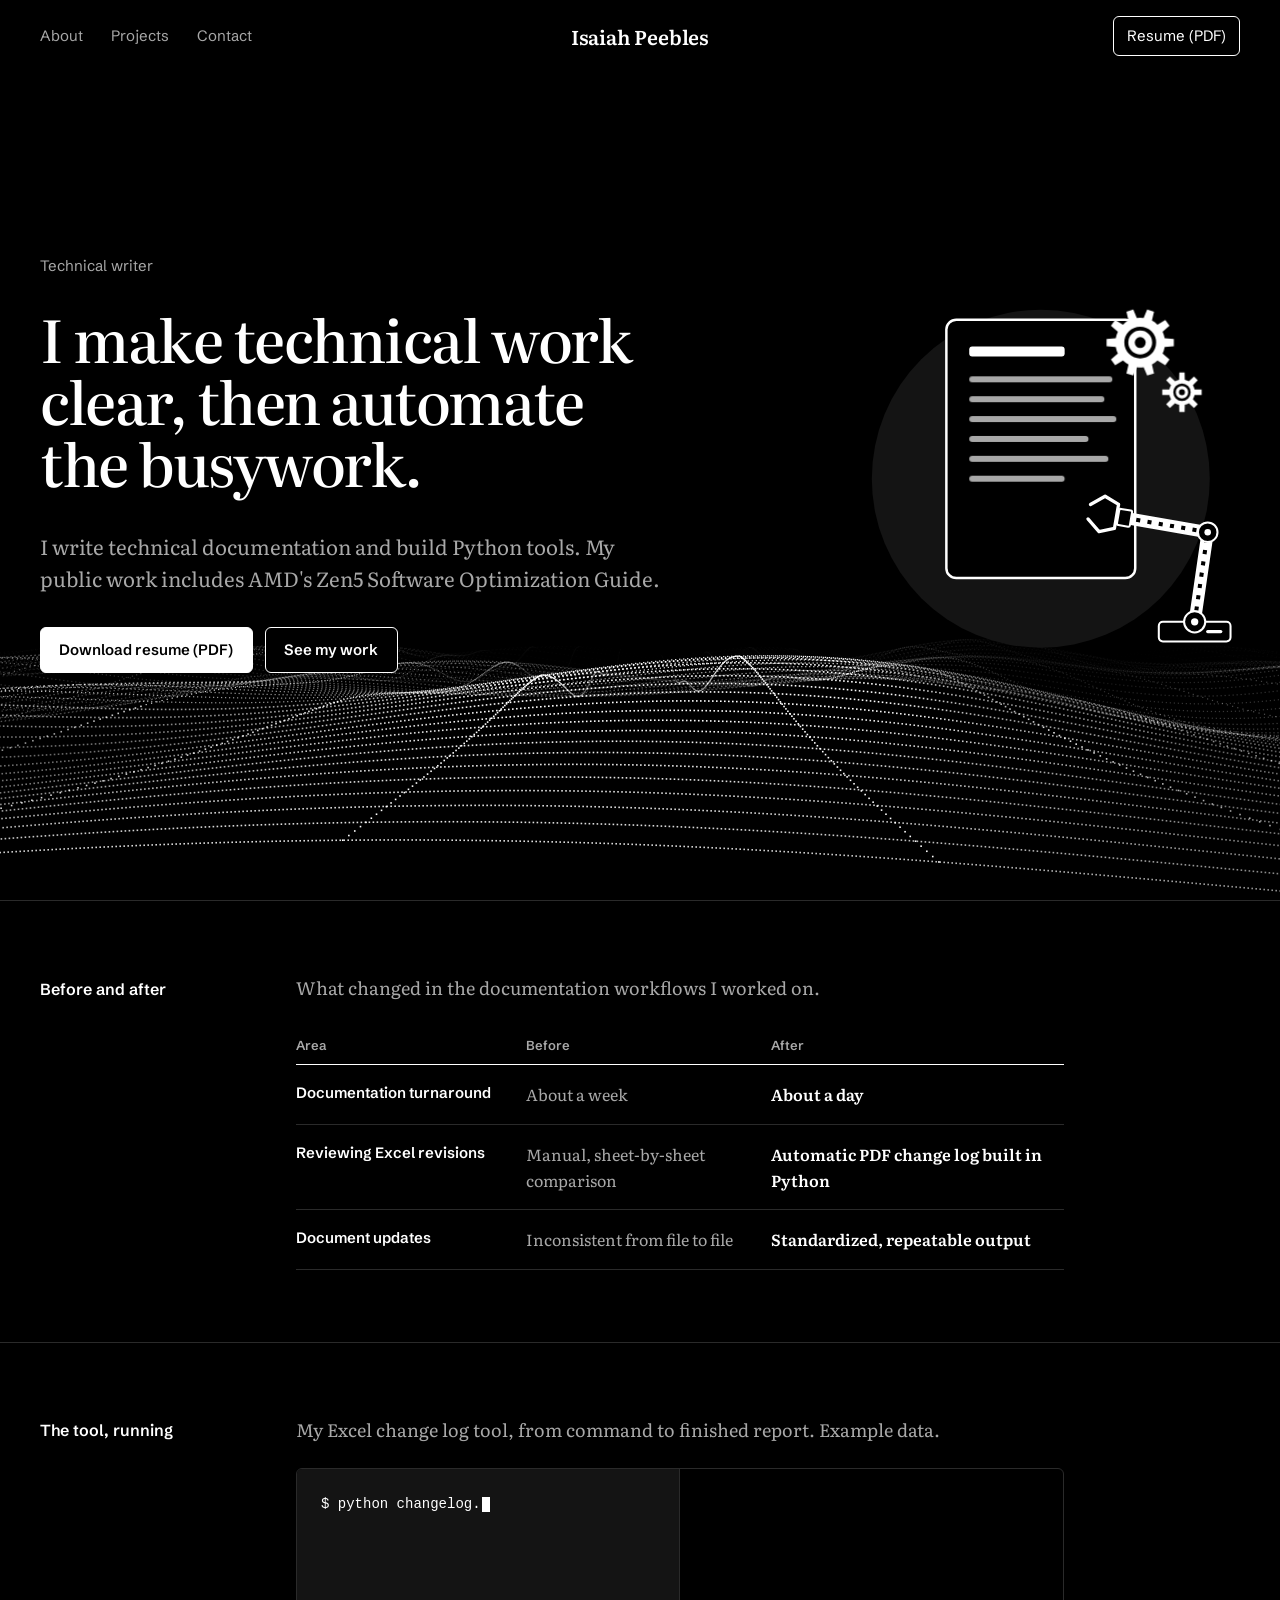
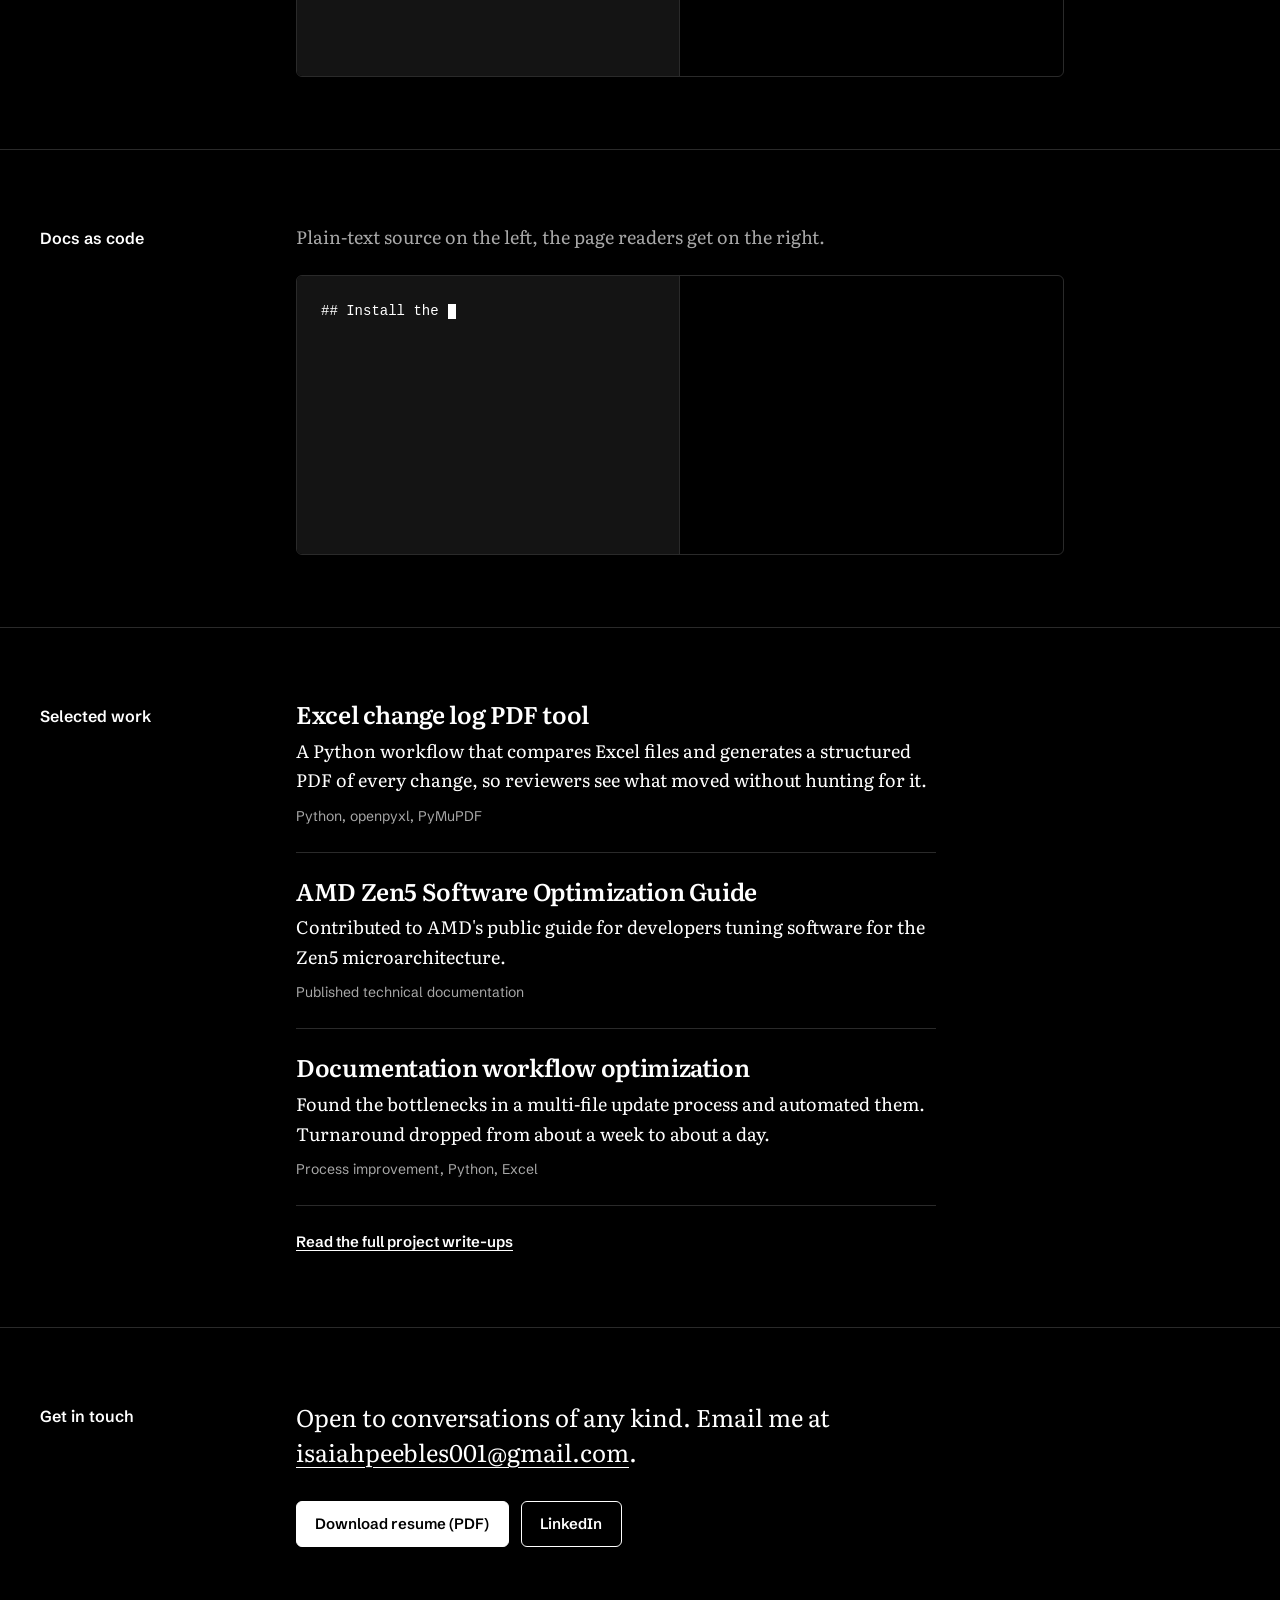
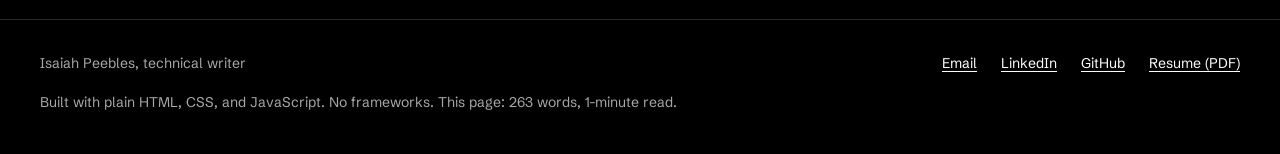
==== commit 2516d282: "Changed the front landing page design" ====
--- a/index.html
+++ b/index.html
@@ -30,8 +30,8 @@
       href="https://fonts.googleapis.com/css2?family=Literata:ital,opsz,wght@0,7..72,400..700;1,7..72,400&family=Schibsted+Grotesk:wght@400..700&display=swap"
       rel="stylesheet"
     />
-    <link rel="stylesheet" href="css/styles.css?v=5" />
-    <script defer src="js/main.js?v=5"></script>
+    <link rel="stylesheet" href="css/styles.css?v=14" />
+    <script defer src="js/main.js?v=14"></script>
     <link rel="expect" href="#main" blocking="render" />
     <script type="speculationrules">
       {
@@ -74,9 +74,7 @@
 
     <main id="main">
       <section class="hero">
-        <svg class="hero-grid" viewBox="0 0 1600 900" preserveAspectRatio="none" aria-hidden="true" focusable="false">
-          <path d="M60 0V900M1540 0V900M150 0V900M1450 0V900M230 0V900M1370 0V900M300 0V900M1300 0V900M360 0V900M1240 0V900M410 0V900M1190 0V900M0 450H1600M800 450L0 -300M800 450L1600 -300M800 450L0 0M800 450L1600 0M800 450L0 150M800 450L1600 150M800 450L0 300M800 450L1600 300M800 450L0 600M800 450L1600 600M800 450L0 750M800 450L1600 750M800 450L0 900M800 450L1600 900M800 450L0 1200M800 450L1600 1200M800 450L200 0M800 450L200 900M800 450L500 0M800 450L500 900M800 450L1100 0M800 450L1100 900M800 450L1400 0M800 450L1400 900" />
-        </svg>
+        <canvas class="hero-field" aria-hidden="true"></canvas>
         <div class="container hero-layout">
           <div class="hero-copy">
           <p class="hero-role">Technical writer</p>
@@ -123,14 +121,14 @@
               </g>
               <path class="art-check" pathLength="1" d="M140 256 l12 12 l24 -26" />
               <g class="art-gear art-gear--big">
-                <circle class="gear-teeth" cx="300" cy="78" r="30" pathLength="24" />
-                <circle class="gear-hub" cx="300" cy="78" r="19" />
-                <circle class="gear-hub" cx="300" cy="78" r="6" />
+                <path class="gear-body" d="M324.61 73.62L333.81 74.38L333.81 81.62L324.61 82.38A25 25 0 0 1 322.49 88.93L322.49 88.93L329.48 94.94L325.22 100.80L317.34 96.01A25 25 0 0 1 311.77 100.06L311.77 100.06L313.89 109.03L307.00 111.27L303.44 102.76A25 25 0 0 1 296.56 102.76L296.56 102.76L293.00 111.27L286.11 109.03L288.23 100.06A25 25 0 0 1 282.66 96.01L282.66 96.01L274.78 100.80L270.52 94.94L277.51 88.93A25 25 0 0 1 275.39 82.38L275.39 82.38L266.19 81.62L266.19 74.38L275.39 73.62A25 25 0 0 1 277.51 67.07L277.51 67.07L270.52 61.06L274.78 55.20L282.66 59.99A25 25 0 0 1 288.23 55.94L288.23 55.94L286.11 46.97L293.00 44.73L296.56 53.24A25 25 0 0 1 303.44 53.24L303.44 53.24L307.00 44.73L313.89 46.97L311.77 55.94A25 25 0 0 1 317.34 59.99L317.34 59.99L325.22 55.20L329.48 61.06L322.49 67.07A25 25 0 0 1 324.61 73.62Z" />
+                <circle class="gear-ring" cx="300" cy="78" r="14" />
+                <circle class="gear-hole" cx="300" cy="78" r="5.5" />
               </g>
               <g class="art-gear art-gear--small">
-                <circle class="gear-teeth" cx="342" cy="128" r="17" pathLength="16" />
-                <circle class="gear-hub" cx="342" cy="128" r="10" />
-                <circle class="gear-hub" cx="342" cy="128" r="3.5" />
+                <path class="gear-body" d="M354.69 125.16L361.82 125.34L361.82 130.66L354.69 130.84A13 13 0 0 1 352.98 134.97L352.98 134.97L357.90 140.13L354.13 143.90L348.97 138.98A13 13 0 0 1 344.84 140.69L344.84 140.69L344.66 147.82L339.34 147.82L339.16 140.69A13 13 0 0 1 335.03 138.98L335.03 138.98L329.87 143.90L326.10 140.13L331.02 134.97A13 13 0 0 1 329.31 130.84L329.31 130.84L322.18 130.66L322.18 125.34L329.31 125.16A13 13 0 0 1 331.02 121.03L331.02 121.03L326.10 115.87L329.87 112.10L335.03 117.02A13 13 0 0 1 339.16 115.31L339.16 115.31L339.34 108.18L344.66 108.18L344.84 115.31A13 13 0 0 1 348.97 117.02L348.97 117.02L354.13 112.10L357.90 115.87L352.98 121.03A13 13 0 0 1 354.69 125.16Z" />
+                <circle class="gear-ring gear-ring--small" cx="342" cy="128" r="7.5" />
+                <circle class="gear-hole" cx="342" cy="128" r="3" />
               </g>
               <g class="art-arm" transform="translate(76 72) scale(0.82)">
                 <rect class="arm-shape" x="296" y="350" width="88" height="24" rx="5" />
@@ -155,7 +153,6 @@
             </svg>
           </figure>
         </div>
-        <a class="scroll-cue" href="#before-after">Scroll<span class="scroll-cue-line" aria-hidden="true"></span></a>
       </section>
 
       <div class="pane-content">
@@ -178,17 +175,17 @@
               <tbody>
                 <tr>
                   <th scope="row">Documentation turnaround</th>
-                  <td data-label="Before"><del>About a week</del></td>
+                  <td data-label="Before">About a week</td>
                   <td data-label="After"><ins>About a day</ins></td>
                 </tr>
                 <tr>
                   <th scope="row">Reviewing Excel revisions</th>
-                  <td data-label="Before"><del>Manual, sheet-by-sheet comparison</del></td>
+                  <td data-label="Before">Manual, sheet-by-sheet comparison</td>
                   <td data-label="After"><ins>Automatic PDF change log built in Python</ins></td>
                 </tr>
                 <tr>
                   <th scope="row">Document updates</th>
-                  <td data-label="Before"><del>Inconsistent from file to file</del></td>
+                  <td data-label="Before">Inconsistent from file to file</td>
                   <td data-label="After"><ins>Standardized, repeatable output</ins></td>
                 </tr>
               </tbody>
--- a/css/styles.css
+++ b/css/styles.css
@@ -100,10 +100,6 @@
 }
 
 /* ---------- Header ---------- */
-.site-header {
-  border-bottom: 1px solid var(--rule);
-}
-
 .header-inner {
   position: relative;
   display: flex;
@@ -221,7 +217,7 @@
 }
 
 .button-secondary {
-  background: transparent;
+  background: var(--bg);
   color: var(--text);
 }
 
@@ -238,45 +234,13 @@
   flex-direction: column;
   justify-content: center;
   /* Fill the first screen below the header; the rest waits for a scroll */
-  min-height: calc(100svh - 4.5rem - 1px);
+  min-height: calc(100svh - 4.5rem);
   padding-block: clamp(2.5rem, 7vh, 6rem) clamp(5.5rem, 12vh, 7rem);
-}
-
-.scroll-cue {
-  position: absolute;
-  bottom: clamp(1.25rem, 3vh, 2rem);
-  left: 50%;
-  display: flex;
-  flex-direction: column;
-  align-items: center;
-  gap: 0.6rem;
-  transform: translateX(-50%);
-  color: var(--muted);
-  font-family: var(--sans);
-  font-size: 0.75rem;
-  letter-spacing: 0.12em;
-  text-decoration: none;
-  text-transform: uppercase;
-}
-
-.scroll-cue:hover {
-  color: var(--text);
-}
-
-.scroll-cue-line {
-  width: 1px;
-  height: 2.5rem;
-  background: linear-gradient(var(--text), transparent);
-  transform-origin: top;
 }
 
 @media (prefers-reduced-motion: no-preference) {
   html {
     scroll-behavior: smooth;
-  }
-
-  .scroll-cue-line {
-    animation: cue 2s ease-in-out infinite;
   }
 
   /* Sections rise in as they scroll into view */
@@ -289,33 +253,18 @@
   }
 }
 
-@keyframes cue {
-  0% { transform: scaleY(0); opacity: 1; }
-  60% { transform: scaleY(1); opacity: 1; }
-  100% { transform: scaleY(1); opacity: 0; }
-}
-
 @keyframes rise {
   from { opacity: 0; transform: translateY(2.5rem); }
   to { opacity: 1; transform: none; }
 }
 
-/* Perspective grid behind the hero, fading out toward the center */
-.hero-grid {
+/* Particle terrain behind the hero (drawn by main.js) */
+.hero-field {
   position: absolute;
   inset: 0;
   z-index: -1;
   width: 100%;
   height: 100%;
-  fill: none;
-  stroke: var(--text);
-  stroke-opacity: 0.16;
-  -webkit-mask-image: radial-gradient(ellipse at var(--vx, 50%) var(--vy, 50%), transparent 15%, #000 75%);
-  mask-image: radial-gradient(ellipse at var(--vx, 50%) var(--vy, 50%), transparent 15%, #000 75%);
-}
-
-.hero-grid path {
-  vector-effect: non-scaling-stroke;
 }
 
 .hero-role {
@@ -445,17 +394,23 @@
   stroke-linejoin: round;
 }
 
-.gear-teeth {
+/* Solid gears with a ring and center hole */
+.gear-body {
+  fill: var(--text);
+}
+
+.gear-hole {
+  fill: var(--bg);
+}
+
+.gear-ring {
   fill: none;
-  stroke: var(--text);
-  stroke-width: 9;
-  stroke-dasharray: 1 1;
-}
-
-.gear-hub {
-  fill: var(--bg);
-  stroke: var(--text);
-  stroke-width: 3;
+  stroke: var(--bg);
+  stroke-width: 4;
+}
+
+.gear-ring--small {
+  stroke-width: 2.5;
 }
 
 @media (prefers-reduced-motion: no-preference) {
@@ -769,6 +724,10 @@
 ins {
   font-weight: 600;
   text-decoration: none;
+}
+
+.changelog td[data-label="Before"] {
+  color: var(--muted);
 }
 
 /* ---------- Selected work ---------- */
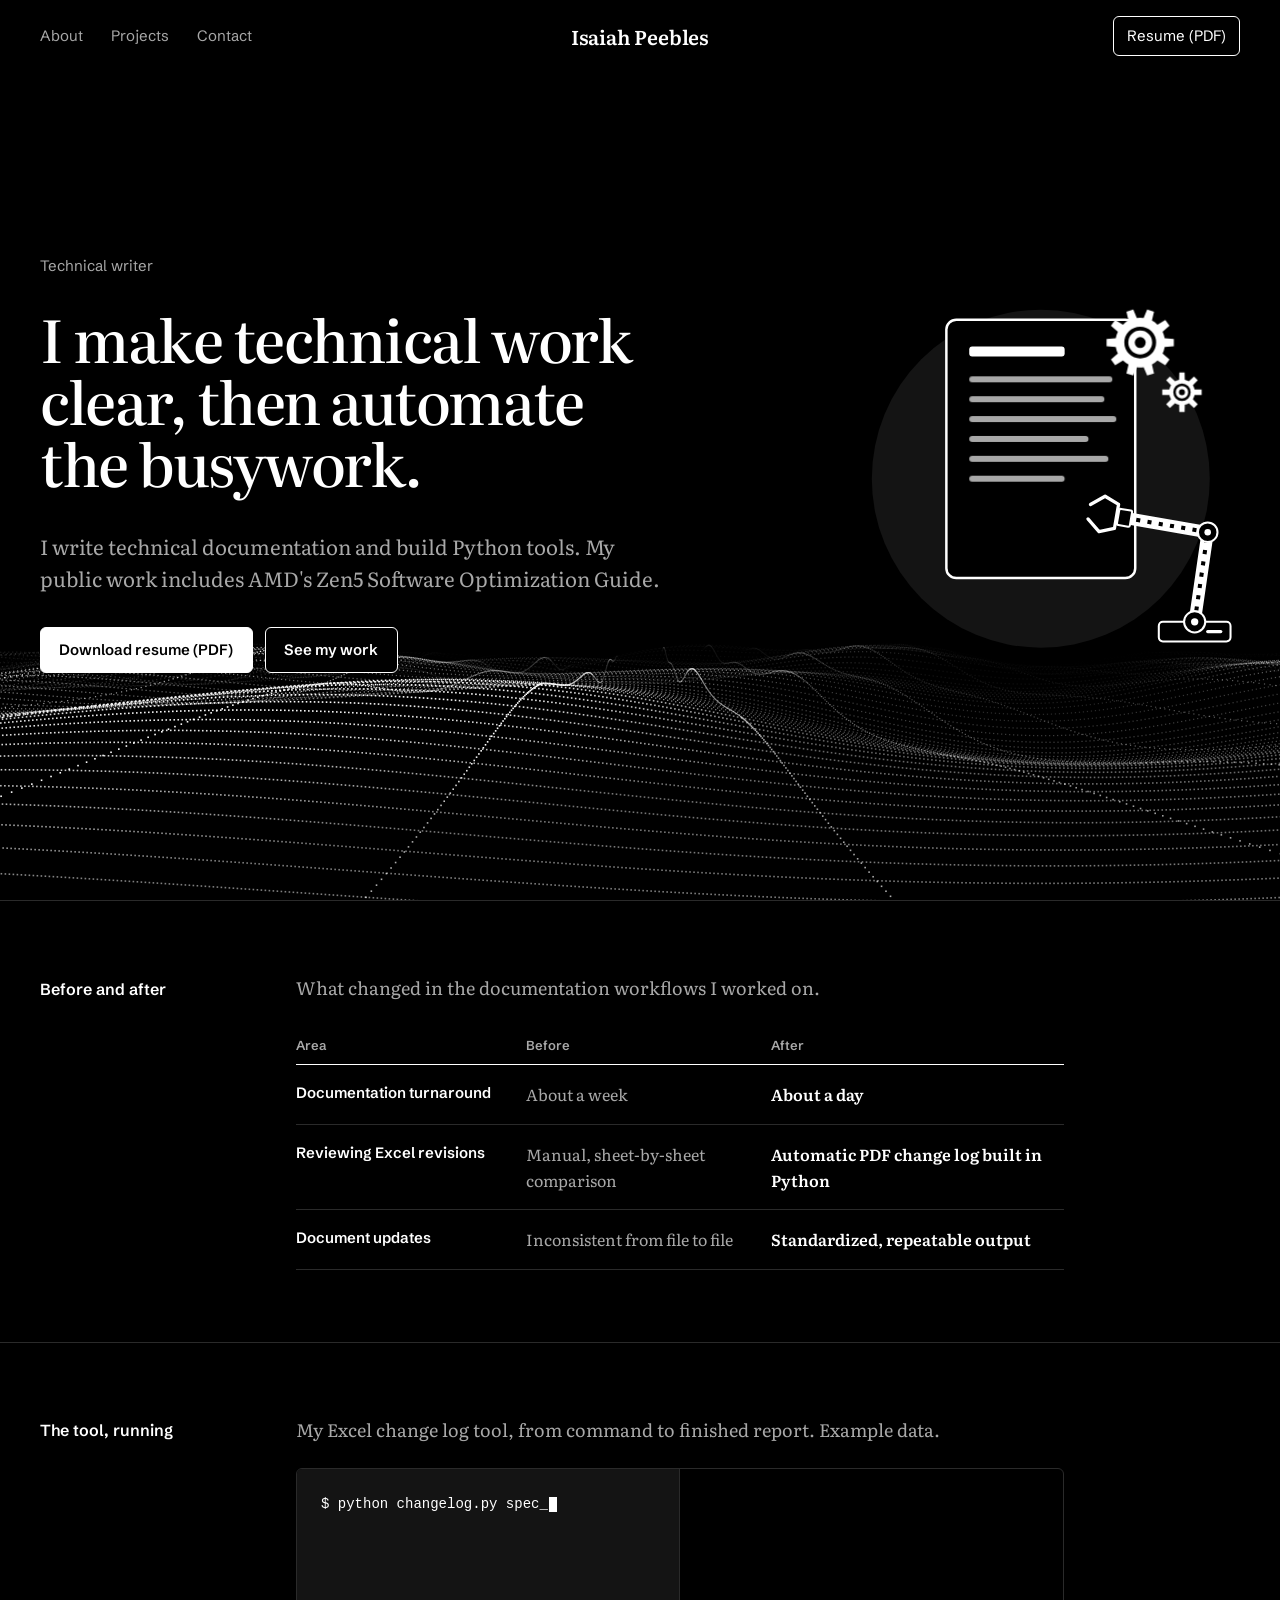
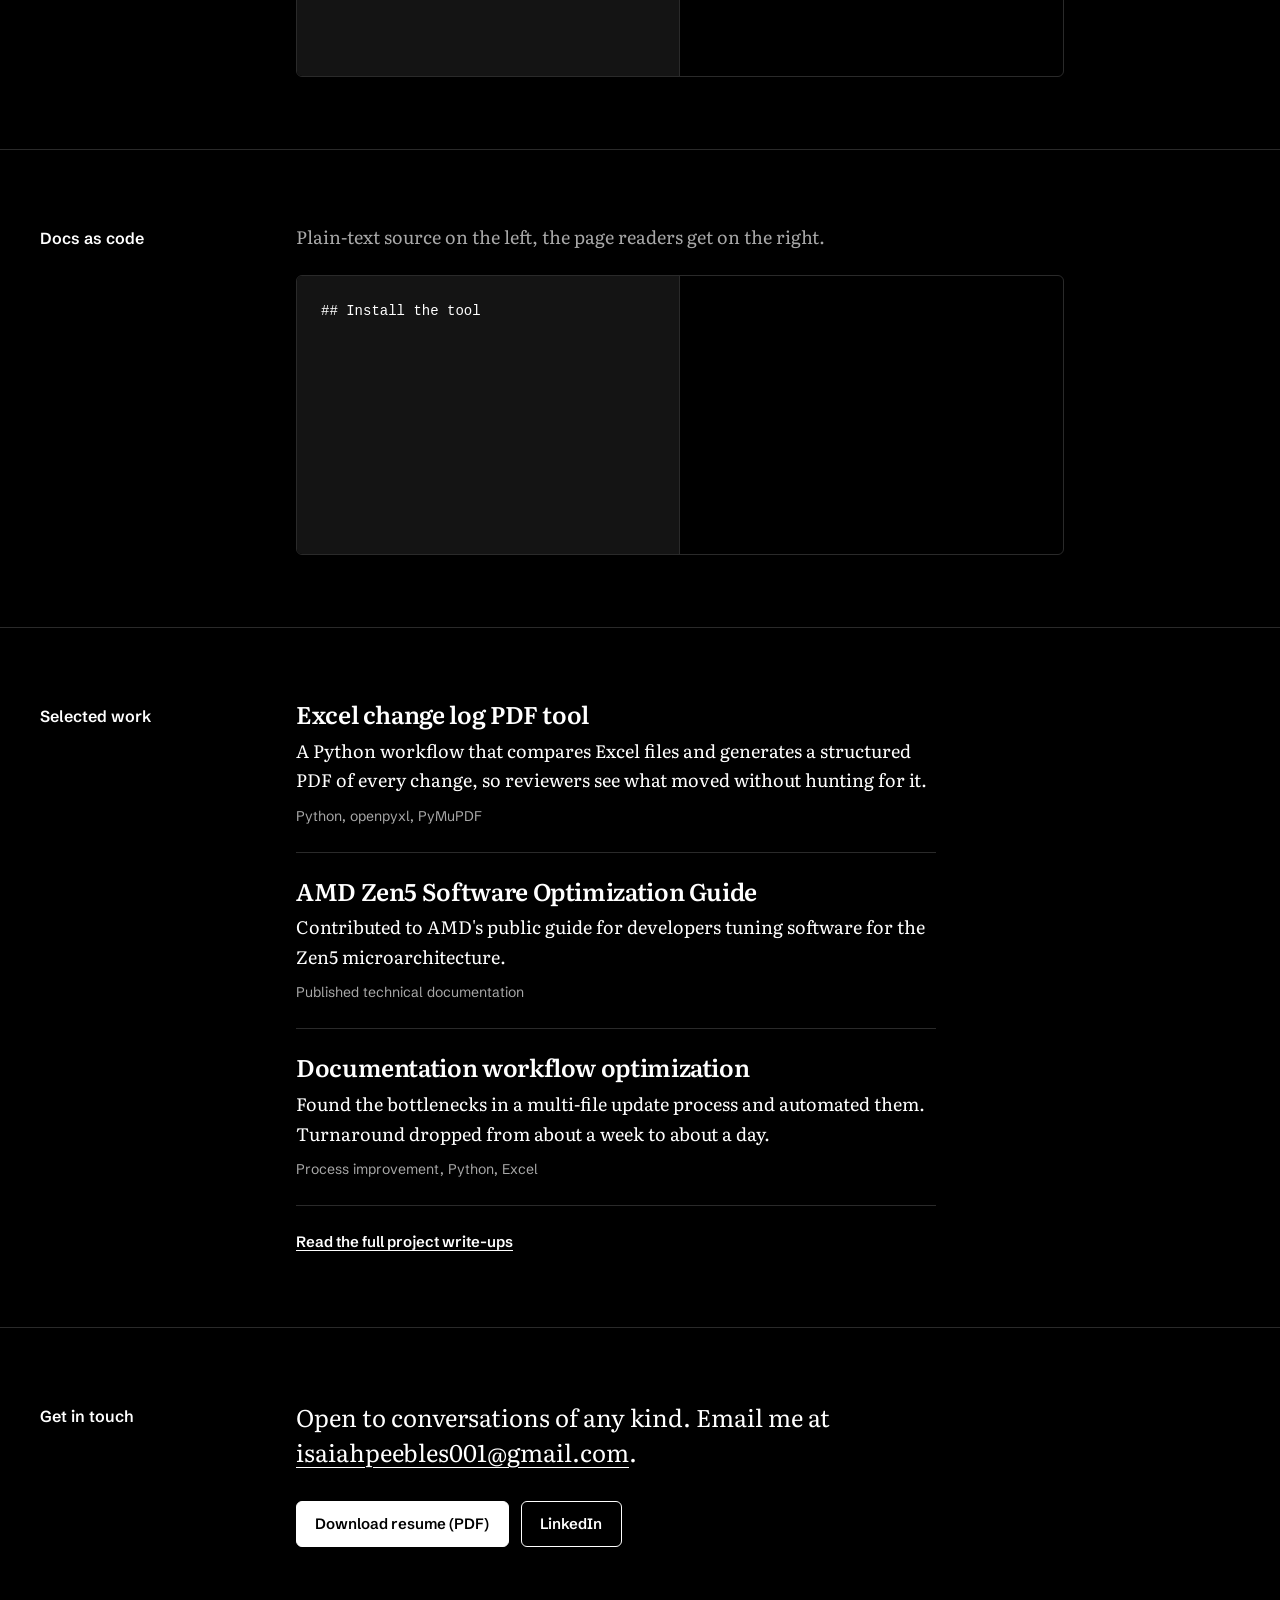
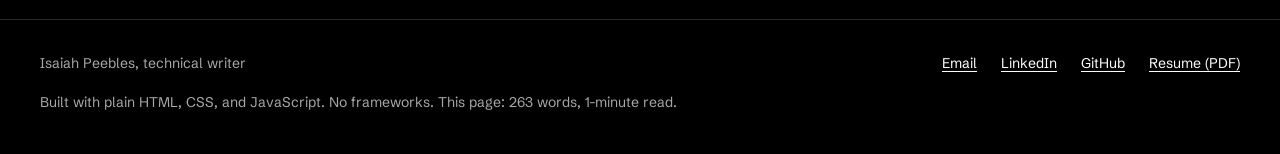
==== commit 23fd84a0: "Actual change to the mobile view" ====
--- a/index.html
+++ b/index.html
@@ -30,8 +30,8 @@
       href="https://fonts.googleapis.com/css2?family=Literata:ital,opsz,wght@0,7..72,400..700;1,7..72,400&family=Schibsted+Grotesk:wght@400..700&display=swap"
       rel="stylesheet"
     />
-    <link rel="stylesheet" href="css/styles.css?v=14" />
-    <script defer src="js/main.js?v=14"></script>
+    <link rel="stylesheet" href="css/styles.css?v=15" />
+    <script defer src="js/main.js?v=15"></script>
     <link rel="expect" href="#main" blocking="render" />
     <script type="speculationrules">
       {
--- a/css/styles.css
+++ b/css/styles.css
@@ -595,6 +595,9 @@
 
 /* The header stays put while the page content changes underneath it */
 .site-header {
+  /* Keeps the mobile menu above the hero, which has its own layer */
+  position: relative;
+  z-index: 10;
   view-transition-name: site-header;
 }
 
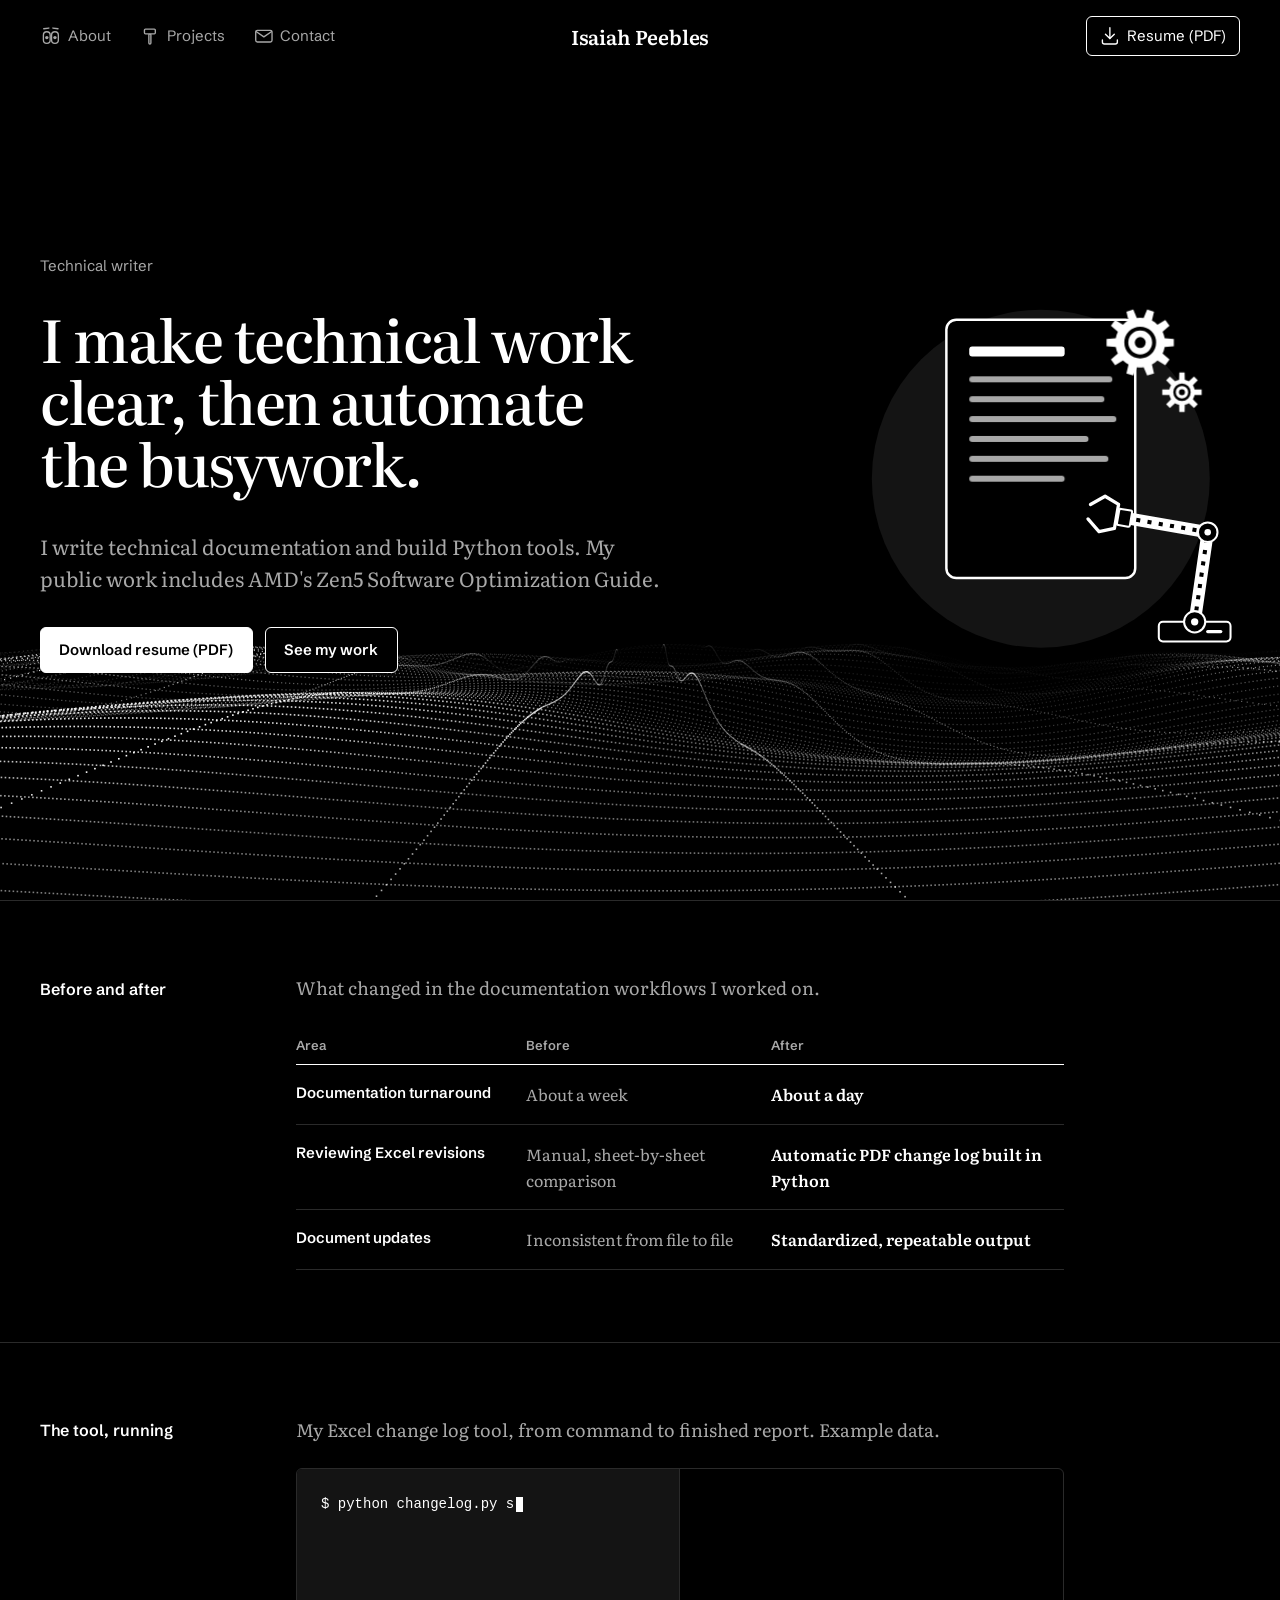
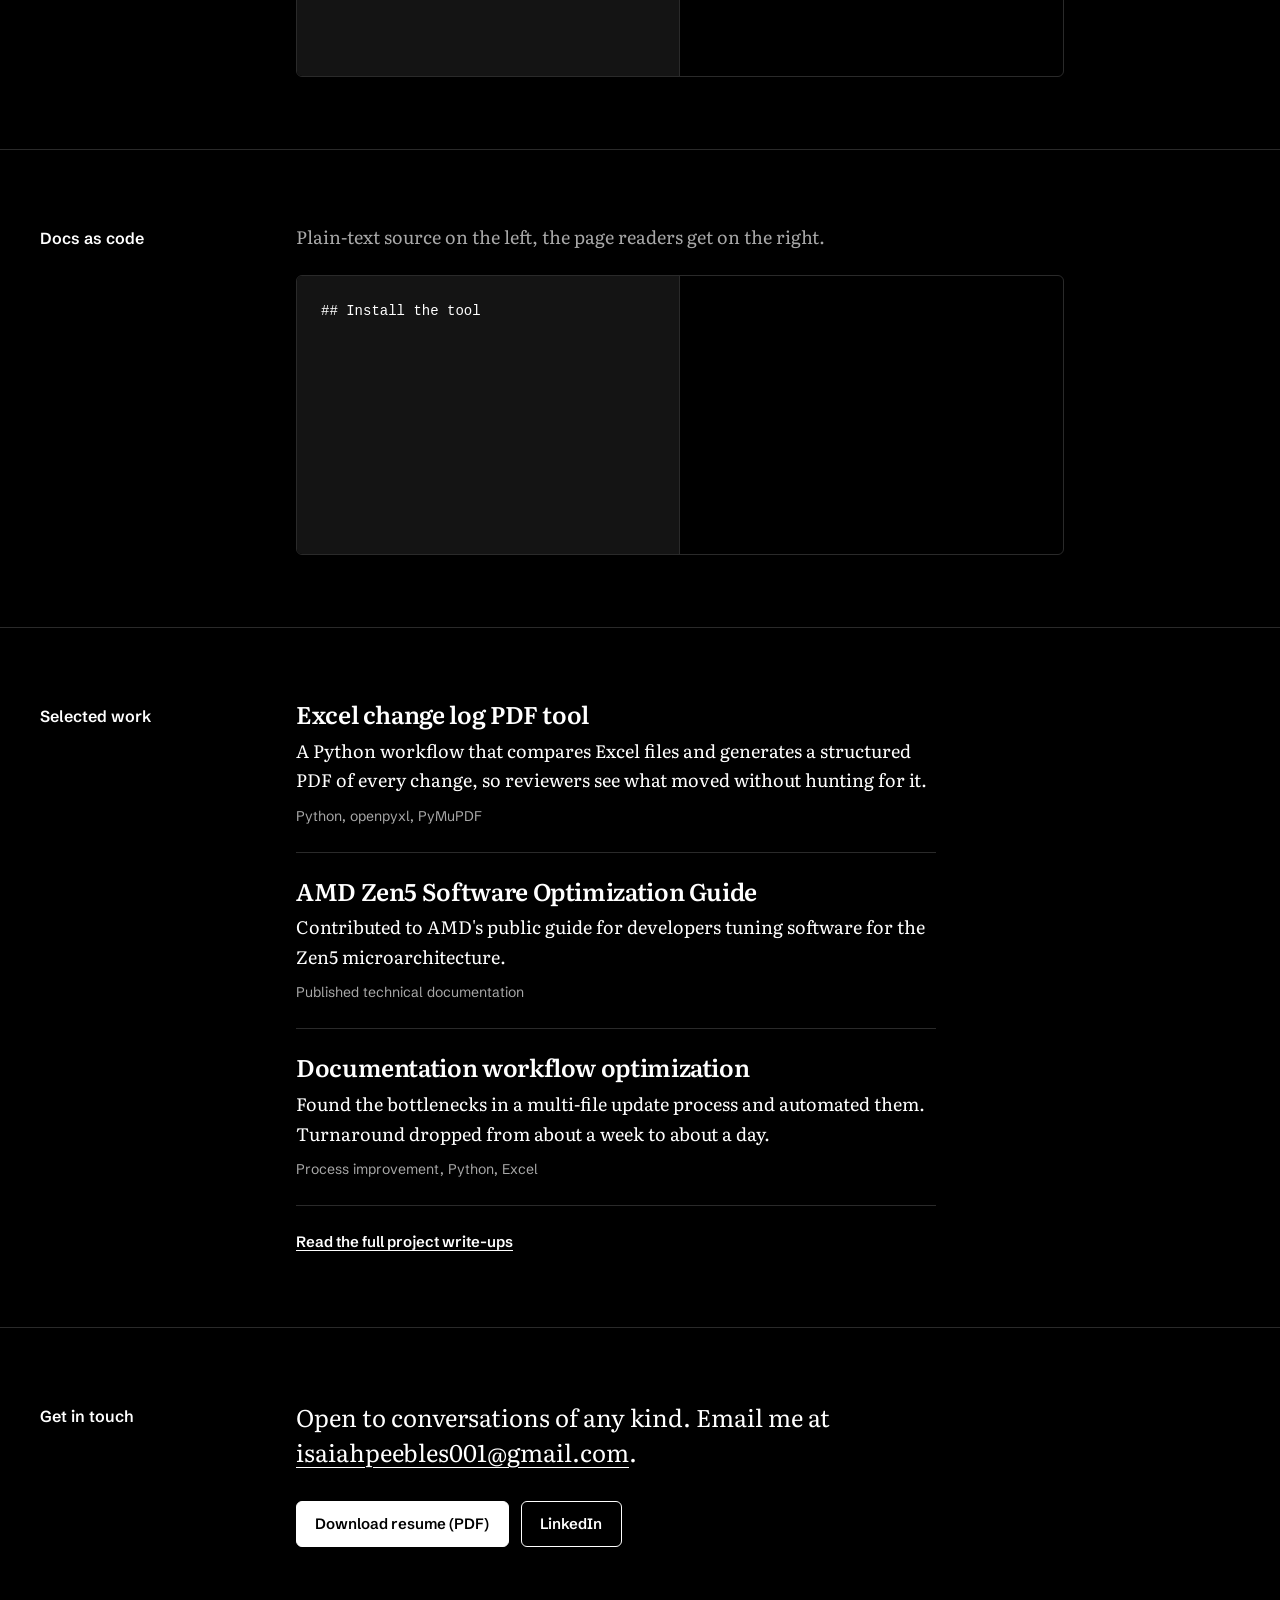
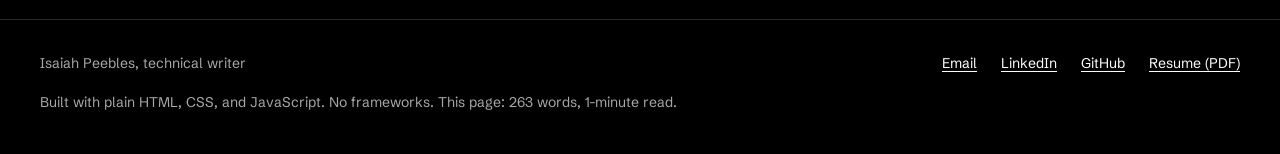
==== commit 39ddb45c: "Added some new animations" ====
--- a/index.html
+++ b/index.html
@@ -30,8 +30,8 @@
       href="https://fonts.googleapis.com/css2?family=Literata:ital,opsz,wght@0,7..72,400..700;1,7..72,400&family=Schibsted+Grotesk:wght@400..700&display=swap"
       rel="stylesheet"
     />
-    <link rel="stylesheet" href="css/styles.css?v=15" />
-    <script defer src="js/main.js?v=15"></script>
+    <link rel="stylesheet" href="css/styles.css?v=19" />
+    <script defer src="js/main.js?v=19"></script>
     <link rel="expect" href="#main" blocking="render" />
     <script type="speculationrules">
       {
--- a/css/styles.css
+++ b/css/styles.css
@@ -118,6 +118,19 @@
   font-weight: 600;
   letter-spacing: -0.01em;
   text-decoration: none;
+  white-space: nowrap;
+}
+
+/* Letters split by main.js for the decode effect */
+.brand-letter {
+  display: inline-flex;
+  justify-content: center;
+}
+
+.brand-letter.is-scrambled {
+  color: var(--muted);
+  font-family: var(--sans);
+  font-weight: 500;
 }
 
 .site-nav {
@@ -179,6 +192,79 @@
   font-family: var(--sans);
   font-size: 0.9375rem;
   cursor: pointer;
+}
+
+/* ---------- Nav doodles ---------- */
+/* Line icons added by main.js; they animate on hover */
+.site-nav .has-doodle {
+  display: inline-flex;
+  align-items: center;
+  gap: 0.4em;
+}
+
+.doodle {
+  flex: none;
+  width: 1.45em;
+  height: 1.45em;
+  overflow: visible;
+  fill: none;
+  stroke: currentColor;
+  stroke-width: 2;
+  stroke-linecap: round;
+  stroke-linejoin: round;
+}
+
+.doodle * {
+  transform-box: view-box;
+}
+
+.doodle .is-solid {
+  fill: currentColor;
+  stroke: none;
+}
+
+/* Covers whatever is tucked behind it, like the envelope's heart */
+.doodle .is-paper {
+  fill: var(--bg);
+}
+
+.site-nav .nav-resume:hover .is-paper {
+  fill: var(--text);
+}
+
+.doodle .is-hidden {
+  opacity: 0;
+}
+
+/* About's eyebrows go up and stay up while the link is hovered */
+@media (prefers-reduced-motion: no-preference) {
+  .doodle .brows {
+    transition: transform 0.25s cubic-bezier(0.3, 1.5, 0.5, 1);
+  }
+
+  .has-doodle:hover .brows,
+  .has-doodle:focus-visible .brows {
+    transform: translateY(-2.5px);
+  }
+}
+
+.doodle-draw {
+  stroke-dasharray: 1;
+}
+
+.doodle-label {
+  white-space: nowrap;
+}
+
+.doodle-label > span {
+  display: inline-block;
+}
+
+/* Brand sits between the links; drop the icons where they would crowd it */
+@media (min-width: 721px) and (max-width: 940px) {
+  .doodle {
+    display: none;
+  }
 }
 
 /* ---------- Buttons ---------- */
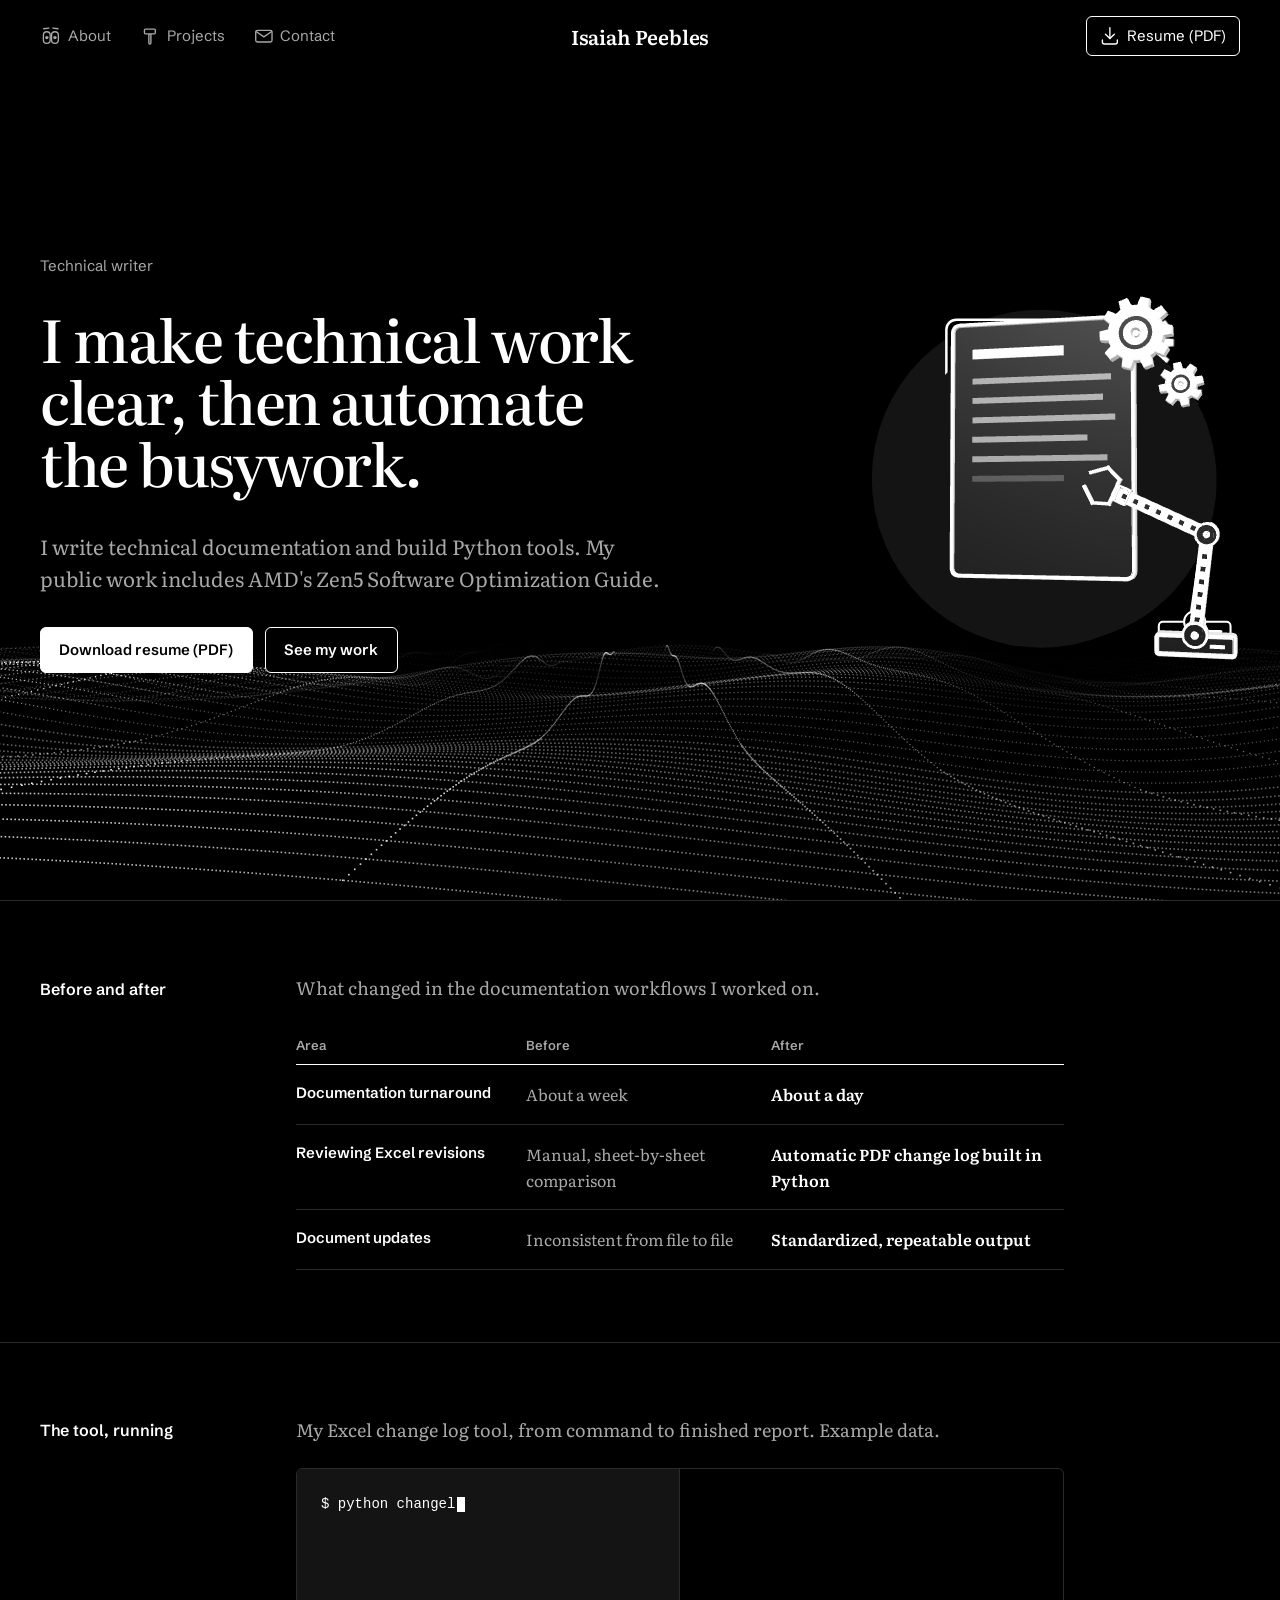
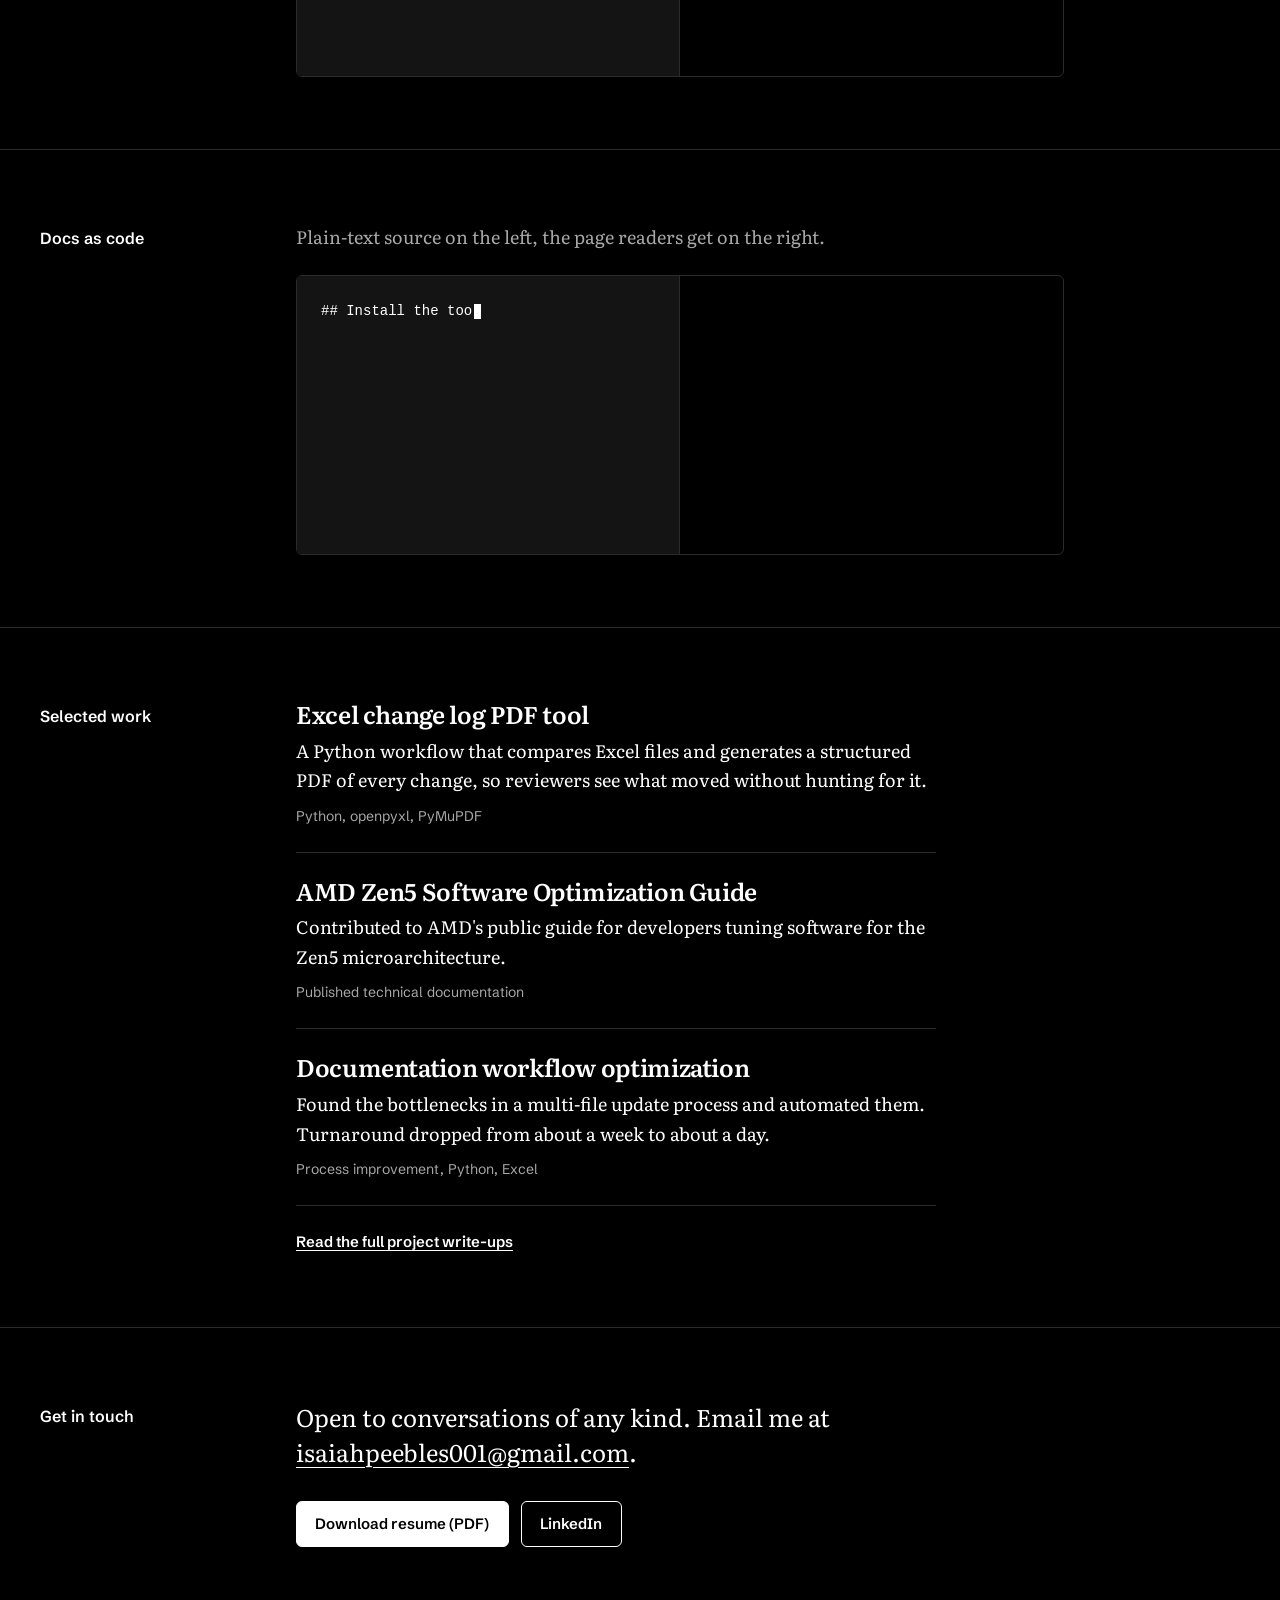
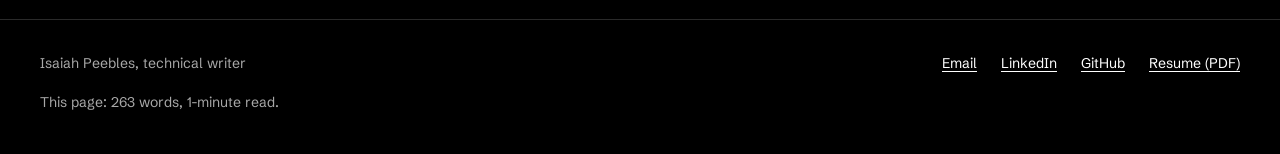
==== commit dd5f3a97: "Added some 3d elements" ====
--- a/index.html
+++ b/index.html
@@ -30,8 +30,8 @@
       href="https://fonts.googleapis.com/css2?family=Literata:ital,opsz,wght@0,7..72,400..700;1,7..72,400&family=Schibsted+Grotesk:wght@400..700&display=swap"
       rel="stylesheet"
     />
-    <link rel="stylesheet" href="css/styles.css?v=19" />
-    <script defer src="js/main.js?v=19"></script>
+    <link rel="stylesheet" href="css/styles.css?v=20" />
+    <script defer src="js/main.js?v=20"></script>
     <link rel="expect" href="#main" blocking="render" />
     <script type="speculationrules">
       {
@@ -151,6 +151,7 @@
                 <circle class="arm-pin" cx="340" cy="350" r="4.5" />
               </g>
             </svg>
+            <canvas class="hero-art-3d"></canvas>
           </figure>
         </div>
       </section>
--- a/css/styles.css
+++ b/css/styles.css
@@ -650,6 +650,24 @@
     opacity: 0;
     stroke-dashoffset: 0;
   }
+}
+
+/* WebGL version of the drawing (js/hero3d.js). Sized and placed over the
+   SVG by script; the SVG hides only once the first 3D frame is drawn. */
+.hero-art-3d {
+  position: absolute;
+  display: block;
+  opacity: 0;
+  pointer-events: none;
+  transition: opacity 0.6s ease;
+}
+
+.hero-art.is-3d .hero-art-3d {
+  opacity: 1;
+}
+
+.hero-art.is-3d svg {
+  visibility: hidden;
 }
 
 @media (max-width: 960px) {
